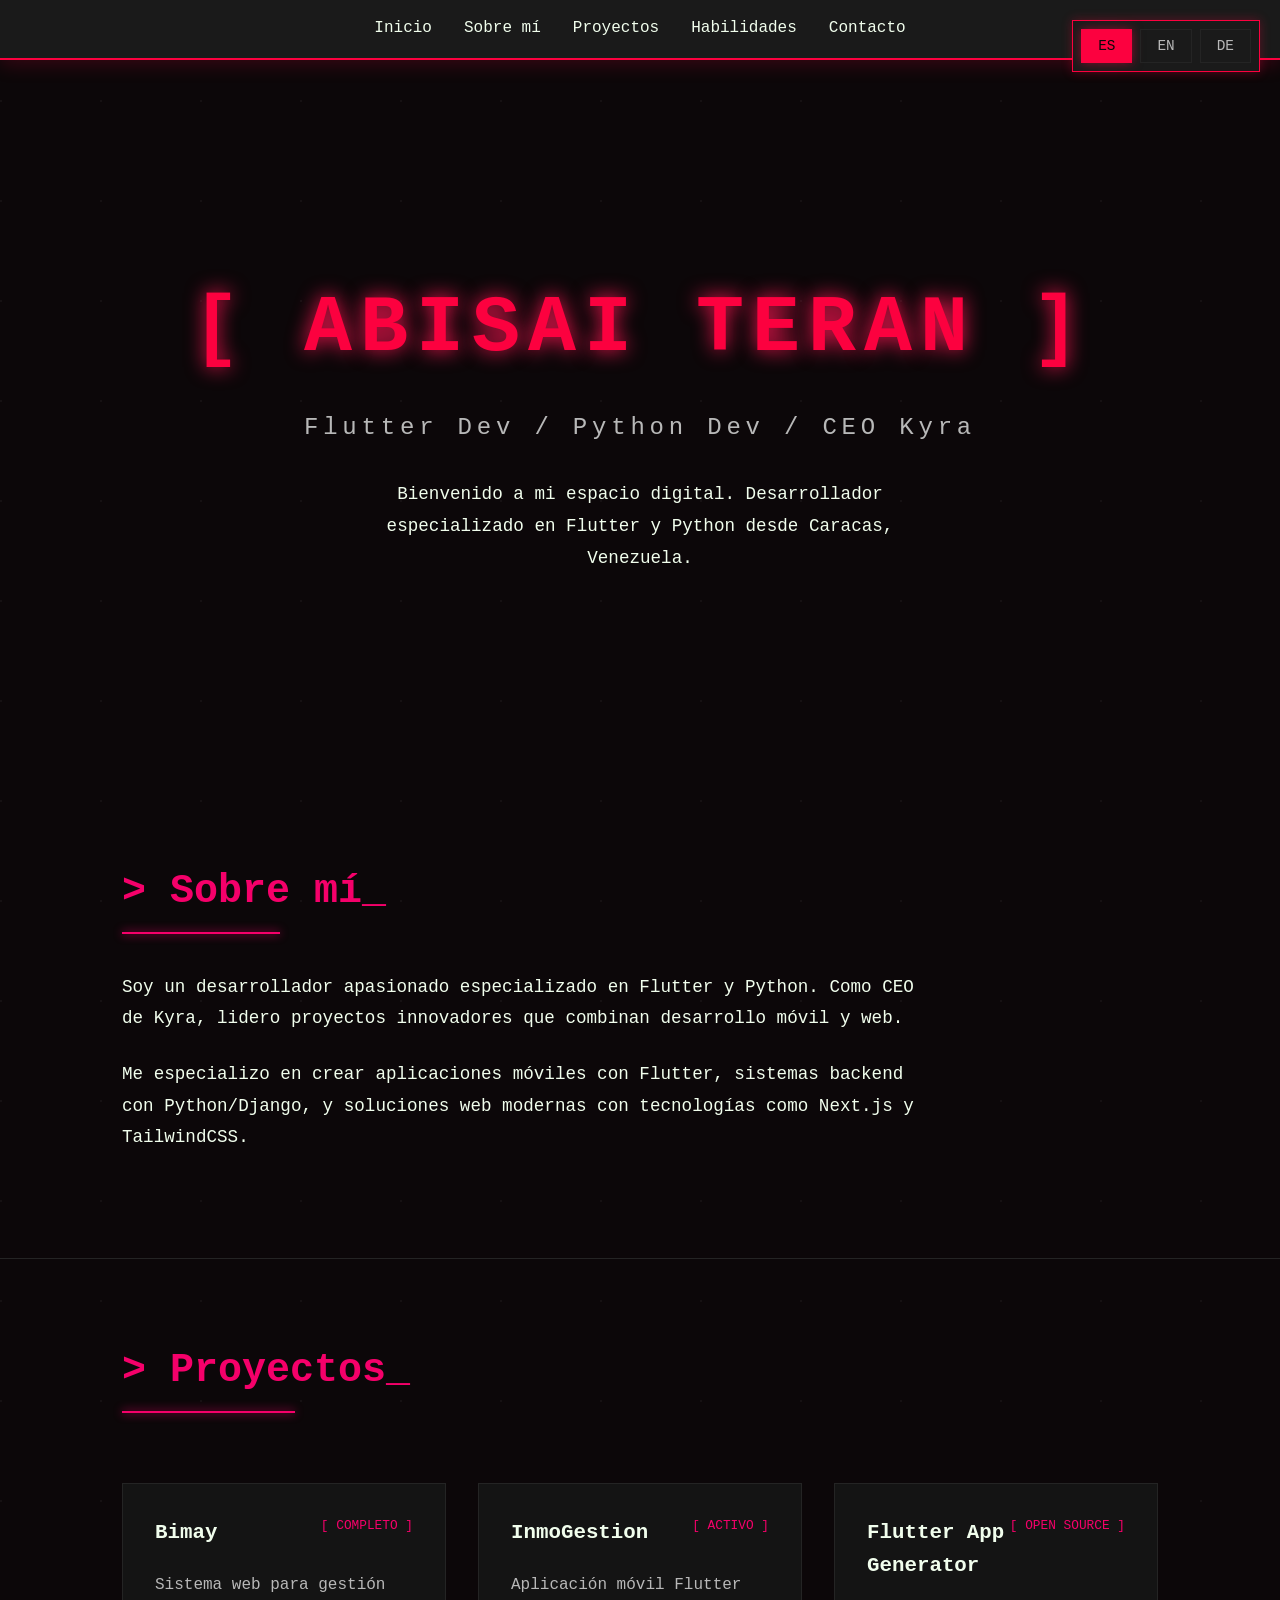
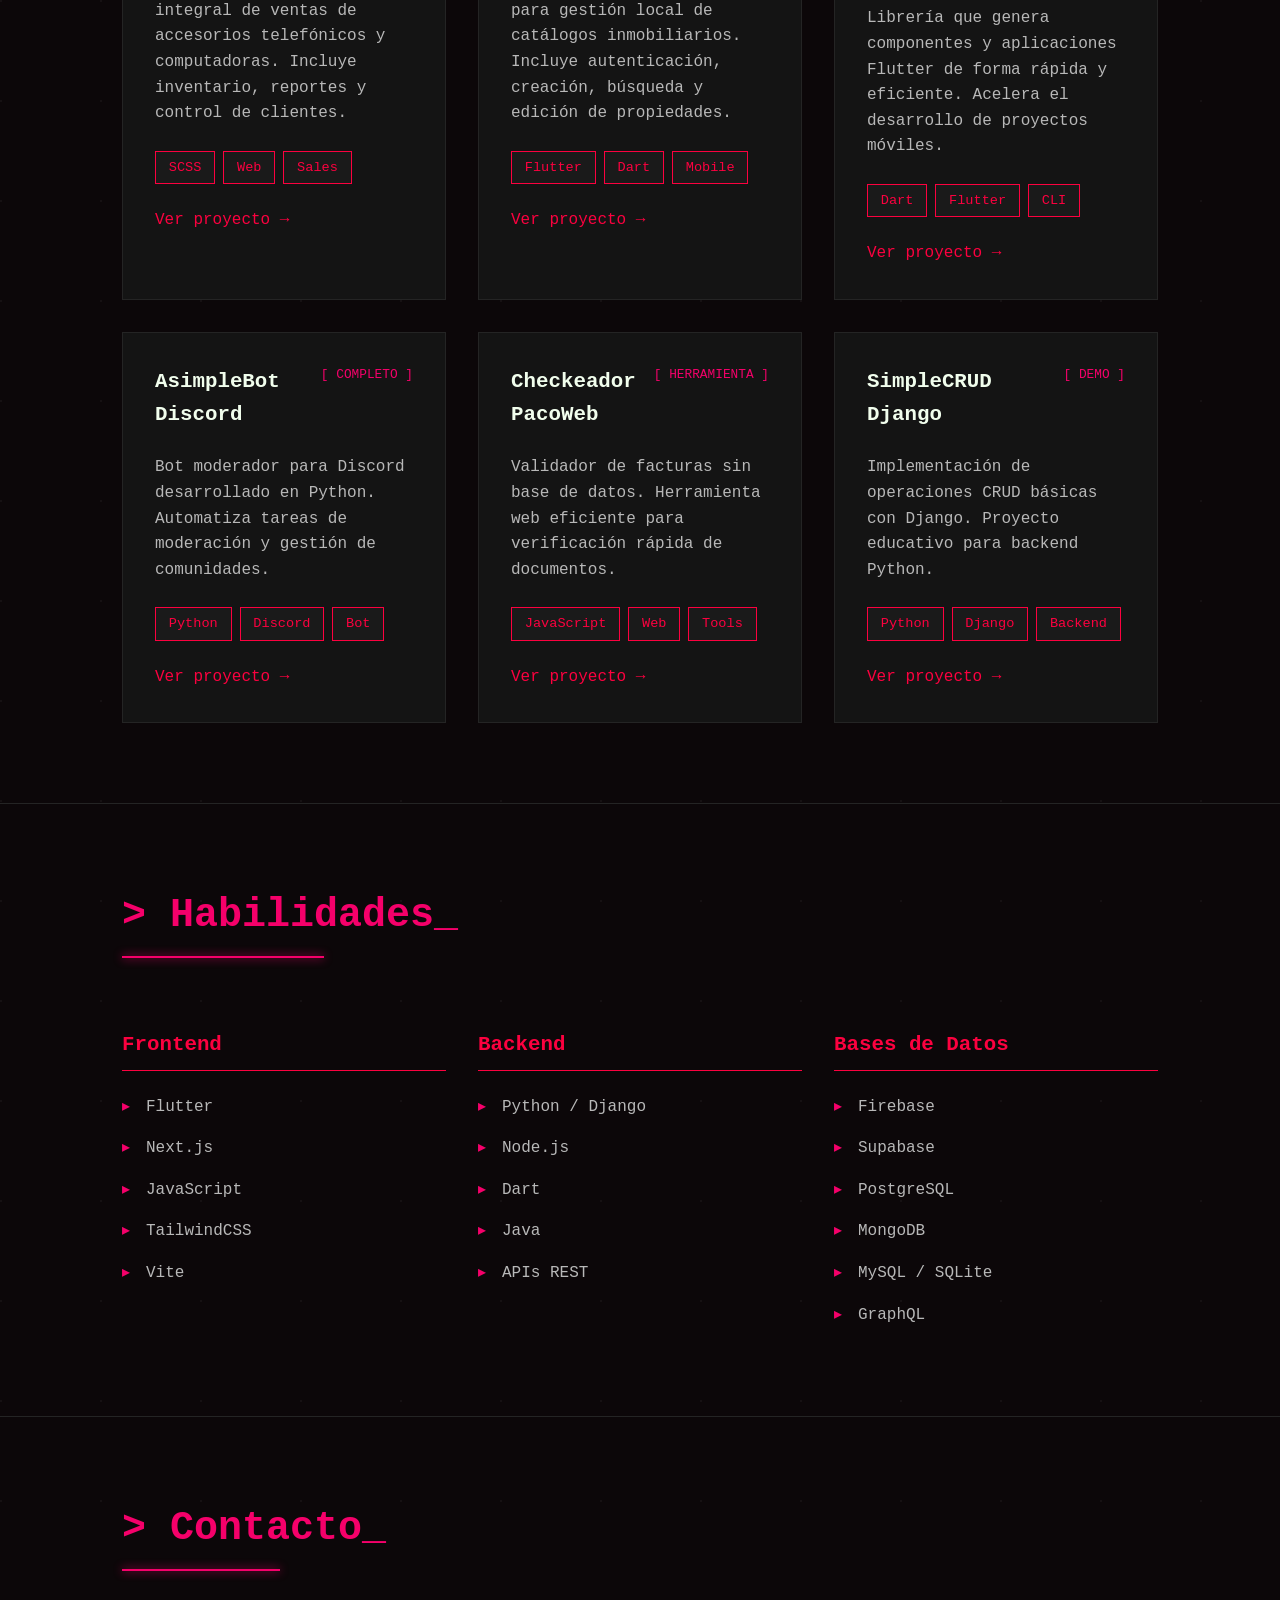
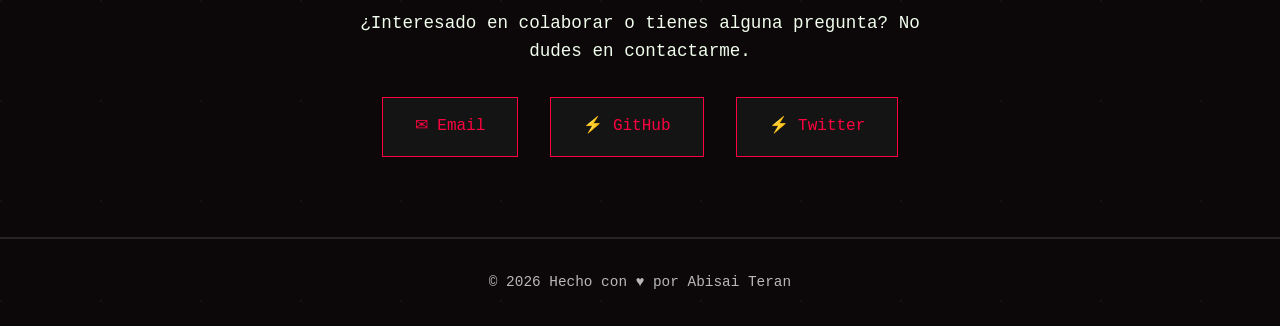
==== index.html @ 9fa046a1 "Initial commit: Portfolio cyberpunk con multiidioma - Diseño cyberpunk/retro con estética oscura y n" ====
<!DOCTYPE html>
<html lang="es">
<head>
    <meta charset="UTF-8">
    <meta name="viewport" content="width=device-width, initial-scale=1.0">
    <title data-i18n="page-title">Mi Portafolio</title>
    <link rel="stylesheet" href="css/styles.css">
</head>
<body>
    <!-- Selector de idioma -->
    <div class="lang-selector">
        <button class="lang-btn active" data-lang="es">ES</button>
        <button class="lang-btn" data-lang="en">EN</button>
        <button class="lang-btn" data-lang="de">DE</button>
    </div>

    <!-- Navegación -->
    <nav class="main-nav">
        <div class="nav-container">
            <a href="#home" class="nav-link" data-i18n="nav-home">Inicio</a>
            <a href="#about" class="nav-link" data-i18n="nav-about">Sobre mí</a>
            <a href="#projects" class="nav-link" data-i18n="nav-projects">Proyectos</a>
            <a href="#skills" class="nav-link" data-i18n="nav-skills">Habilidades</a>
            <a href="#contact" class="nav-link" data-i18n="nav-contact">Contacto</a>
        </div>
    </nav>

    <!-- Hero Section -->
    <section id="home" class="hero">
        <div class="container">
            <h1 class="glitch" data-text="[ ABISAI TERAN ]">[ ABISAI TERAN ]</h1>
            <p class="subtitle" data-i18n="hero-subtitle">Flutter Dev / Python Dev / CEO Kyra</p>
            <div class="hero-description">
                <p data-i18n="hero-description">
                    Bienvenido a mi espacio digital. Desarrollador especializado en Flutter y Python desde Caracas, Venezuela.
                </p>
            </div>
        </div>
    </section>

    <!-- About Section -->
    <section id="about" class="section">
        <div class="container">
            <h2 class="section-title" data-i18n="about-title">&gt; Sobre mí_</h2>
            <div class="about-content">
                <p data-i18n="about-text">
                    Soy un apasionado creador que combina tecnología y diseño para crear experiencias únicas.
                    Me especializo en desarrollo web, diseño de interfaces y proyectos creativos.
                </p>
                <p data-i18n="about-text-2">
                    Constantemente estoy aprendiendo nuevas tecnologías y expandiendo mis habilidades
                    para crear proyectos innovadores.
                </p>
            </div>
        </div>
    </section>

    <!-- Projects Section -->
    <section id="projects" class="section">
        <div class="container">
            <h2 class="section-title" data-i18n="projects-title">&gt; Proyectos_</h2>
            <div class="projects-grid">
                <!-- Proyecto 1 -->
                <div class="project-card">
                    <div class="project-header">
                        <h3 class="project-title" data-i18n="project-1-title">Bimay</h3>
                        <span class="project-status">[ COMPLETO ]</span>
                    </div>
                    <p class="project-description" data-i18n="project-1-desc">
                        Sistema web para gestión integral de ventas de accesorios telefónicos y computadoras. Incluye inventario, reportes y control de clientes.
                    </p>
                    <div class="project-tags">
                        <span class="tag">SCSS</span>
                        <span class="tag">Web</span>
                        <span class="tag">Sales</span>
                    </div>
                    <a href="https://github.com/Kijibatoj/Bimay" target="_blank" class="project-link" data-i18n="project-link">Ver proyecto →</a>
                </div>

                <!-- Proyecto 2 -->
                <div class="project-card">
                    <div class="project-header">
                        <h3 class="project-title" data-i18n="project-2-title">InmoGestion</h3>
                        <span class="project-status">[ ACTIVO ]</span>
                    </div>
                    <p class="project-description" data-i18n="project-2-desc">
                        Aplicación móvil Flutter para gestión local de catálogos inmobiliarios. Incluye autenticación, creación, búsqueda y edición de propiedades.
                    </p>
                    <div class="project-tags">
                        <span class="tag">Flutter</span>
                        <span class="tag">Dart</span>
                        <span class="tag">Mobile</span>
                    </div>
                    <a href="https://github.com/Kijibatoj/InmoGestion" target="_blank" class="project-link" data-i18n="project-link">Ver proyecto →</a>
                </div>

                <!-- Proyecto 3 -->
                <div class="project-card">
                    <div class="project-header">
                        <h3 class="project-title" data-i18n="project-3-title">Flutter App Generator</h3>
                        <span class="project-status">[ OPEN SOURCE ]</span>
                    </div>
                    <p class="project-description" data-i18n="project-3-desc">
                        Librería que genera componentes y aplicaciones Flutter de forma rápida y eficiente. Acelera el desarrollo de proyectos móviles.
                    </p>
                    <div class="project-tags">
                        <span class="tag">Dart</span>
                        <span class="tag">Flutter</span>
                        <span class="tag">CLI</span>
                    </div>
                    <a href="https://github.com/Kijibatoj/Flutter-app-generator" target="_blank" class="project-link" data-i18n="project-link">Ver proyecto →</a>
                </div>

                <!-- Proyecto 4 -->
                <div class="project-card">
                    <div class="project-header">
                        <h3 class="project-title">AsimpleBot Discord</h3>
                        <span class="project-status">[ COMPLETO ]</span>
                    </div>
                    <p class="project-description">
                        Bot moderador para Discord desarrollado en Python. Automatiza tareas de moderación y gestión de comunidades.
                    </p>
                    <div class="project-tags">
                        <span class="tag">Python</span>
                        <span class="tag">Discord</span>
                        <span class="tag">Bot</span>
                    </div>
                    <a href="https://github.com/Kijibatoj/AsimpleBot-Discord" target="_blank" class="project-link" data-i18n="project-link">Ver proyecto →</a>
                </div>

                <!-- Proyecto 5 -->
                <div class="project-card">
                    <div class="project-header">
                        <h3 class="project-title">Checkeador PacoWeb</h3>
                        <span class="project-status">[ HERRAMIENTA ]</span>
                    </div>
                    <p class="project-description">
                        Validador de facturas sin base de datos. Herramienta web eficiente para verificación rápida de documentos.
                    </p>
                    <div class="project-tags">
                        <span class="tag">JavaScript</span>
                        <span class="tag">Web</span>
                        <span class="tag">Tools</span>
                    </div>
                    <a href="https://github.com/Kijibatoj/Checkeador-Pacoweb" target="_blank" class="project-link" data-i18n="project-link">Ver proyecto →</a>
                </div>

                <!-- Proyecto 6 -->
                <div class="project-card">
                    <div class="project-header">
                        <h3 class="project-title">SimpleCRUD Django</h3>
                        <span class="project-status">[ DEMO ]</span>
                    </div>
                    <p class="project-description">
                        Implementación de operaciones CRUD básicas con Django. Proyecto educativo para backend Python.
                    </p>
                    <div class="project-tags">
                        <span class="tag">Python</span>
                        <span class="tag">Django</span>
                        <span class="tag">Backend</span>
                    </div>
                    <a href="https://github.com/Kijibatoj/SimpleCRUDdjango" target="_blank" class="project-link" data-i18n="project-link">Ver proyecto →</a>
                </div>
            </div>
        </div>
    </section>

    <!-- Skills Section -->
    <section id="skills" class="section">
        <div class="container">
            <h2 class="section-title" data-i18n="skills-title">&gt; Habilidades_</h2>
            <div class="skills-grid">
                <div class="skill-category">
                    <h3 data-i18n="skills-frontend">Frontend</h3>
                    <ul class="skill-list">
                        <li>Flutter</li>
                        <li>Next.js</li>
                        <li>JavaScript</li>
                        <li>TailwindCSS</li>
                        <li>Vite</li>
                    </ul>
                </div>
                <div class="skill-category">
                    <h3 data-i18n="skills-backend">Backend</h3>
                    <ul class="skill-list">
                        <li>Python / Django</li>
                        <li>Node.js</li>
                        <li>Dart</li>
                        <li>Java</li>
                        <li>APIs REST</li>
                    </ul>
                </div>
                <div class="skill-category">
                    <h3 data-i18n="skills-database">Bases de Datos</h3>
                    <ul class="skill-list">
                        <li>Firebase</li>
                        <li>Supabase</li>
                        <li>PostgreSQL</li>
                        <li>MongoDB</li>
                        <li>MySQL / SQLite</li>
                        <li>GraphQL</li>
                    </ul>
                </div>
            </div>
        </div>
    </section>

    <!-- Contact Section -->
    <section id="contact" class="section">
        <div class="container">
            <h2 class="section-title" data-i18n="contact-title">&gt; Contacto_</h2>
            <div class="contact-content">
                <p data-i18n="contact-text">
                    ¿Interesado en colaborar o tienes alguna pregunta? No dudes en contactarme.
                </p>
                <div class="contact-links">
                    <a href="mailto:abisai@kyra.dev" class="contact-link">
                        <span data-i18n="contact-email">✉ Email</span>
                    </a>
                    <a href="https://github.com/Kijibatoj" target="_blank" class="contact-link">
                        <span>⚡ GitHub</span>
                    </a>
                    <a href="https://twitter.com/kijibatoj" target="_blank" class="contact-link">
                        <span>⚡ Twitter</span>
                    </a>
                </div>
            </div>
        </div>
    </section>

    <!-- Footer -->
    <footer class="footer">
        <p>&copy; 2026 <span data-i18n="footer-text">Hecho con</span> ♥ <span data-i18n="footer-by">por</span> Abisai Teran</p>
    </footer>

    <script src="js/translations.js"></script>
    <script src="js/script.js"></script>
</body>
</html>
---- css/styles.css ----
/* === Variables === */
:root {
    --bg-primary: #0c0709;
    --bg-secondary: #1a1a1a;
    --text-primary: #f1feed;
    --text-secondary: #b8b8b8;
    --accent-neon: #fc013f;
    --accent-neon-glow: #ff1654;
    --accent-pink: #f5006a;
    --border-color: #242424;
    --card-bg: #141414;
}

/* === Reset y Base === */
* {
    margin: 0;
    padding: 0;
    box-sizing: border-box;
}

html {
    scroll-behavior: smooth;
}

body {
    font-family: 'Courier New', Courier, monospace;
    background-color: var(--bg-primary);
    color: var(--text-primary);
    line-height: 1.6;
    background-image: url('data:image/svg+xml,<svg width="100" height="100" xmlns="http://www.w3.org/2000/svg"><rect width="100" height="100" fill="%230c0709"/><circle cx="1" cy="1" r="1" fill="%23ffffff" opacity="0.05"/></svg>');
    background-repeat: repeat;
}

.container {
    max-width: 1100px;
    margin: 0 auto;
    padding: 0 2rem;
}

/* === Selector de Idioma === */
.lang-selector {
    position: fixed;
    top: 20px;
    right: 20px;
    z-index: 1000;
    display: flex;
    gap: 0.5rem;
    background: var(--bg-secondary);
    padding: 0.5rem;
    border: 1px solid var(--accent-neon);
    box-shadow: 0 0 10px rgba(252, 1, 63, 0.3);
}

.lang-btn {
    background: transparent;
    border: 1px solid var(--border-color);
    color: var(--text-secondary);
    padding: 0.5rem 1rem;
    cursor: pointer;
    font-family: 'Courier New', Courier, monospace;
    font-size: 0.9rem;
    transition: all 0.3s ease;
}

.lang-btn:hover {
    border-color: var(--accent-neon);
    color: var(--accent-neon);
}

.lang-btn.active {
    background: var(--accent-neon);
    color: var(--bg-primary);
    border-color: var(--accent-neon);
    box-shadow: 0 0 10px rgba(252, 1, 63, 0.5);
}

/* === Navegación === */
.main-nav {
    background: var(--bg-secondary);
    border-bottom: 2px solid var(--accent-neon);
    padding: 1rem 0;
    position: sticky;
    top: 0;
    z-index: 999;
    box-shadow: 0 4px 20px rgba(252, 1, 63, 0.2);
    transition: transform 0.3s ease-in-out;
    will-change: transform;
}

.nav-container {
    max-width: 1100px;
    margin: 0 auto;
    padding: 0 2rem;
    display: flex;
    gap: 2rem;
    justify-content: center;
    flex-wrap: wrap;
}

.nav-link {
    color: var(--text-primary);
    text-decoration: none;
    font-size: 1rem;
    transition: all 0.3s ease;
    position: relative;
}

.nav-link:hover {
    color: var(--accent-neon);
    text-shadow: 0 0 10px var(--accent-neon-glow);
}

.nav-link::after {
    content: '';
    position: absolute;
    bottom: -5px;
    left: 0;
    width: 0;
    height: 2px;
    background: var(--accent-neon);
    transition: width 0.3s ease;
}

.nav-link:hover::after {
    width: 100%;
}

/* === Hero Section === */
.hero {
    min-height: 80vh;
    display: flex;
    align-items: center;
    justify-content: center;
    text-align: center;
    padding: 4rem 0;
    position: relative;
}

.hero h1 {
    font-size: clamp(2rem, 8vw, 5rem);
    margin-bottom: 1rem;
    color: var(--accent-neon);
    text-shadow: 0 0 20px var(--accent-neon-glow);
    font-family: 'Courier New', Courier, monospace;
    letter-spacing: 0.1em;
}

.glitch {
    position: relative;
    animation: glitch 3s infinite;
}

@keyframes glitch {
    0%, 100% {
        text-shadow: 0 0 20px var(--accent-neon-glow);
    }
    25% {
        text-shadow: -2px 0 var(--accent-neon), 2px 2px #00ff00;
    }
    50% {
        text-shadow: 2px 0 var(--accent-neon), -2px -2px #00ffff;
    }
    75% {
        text-shadow: -2px 0 #ff00ff, 2px 2px var(--accent-neon);
    }
}

.subtitle {
    font-size: clamp(1rem, 3vw, 1.5rem);
    color: var(--text-secondary);
    margin-bottom: 2rem;
    letter-spacing: 0.2em;
}

.hero-description {
    max-width: 600px;
    margin: 0 auto;
    font-size: 1.1rem;
    line-height: 1.8;
}

/* === Secciones === */
.section {
    padding: 5rem 0;
    border-bottom: 1px solid var(--border-color);
}

.section-title {
    font-size: clamp(1.8rem, 4vw, 2.5rem);
    color: var(--accent-pink);
    margin-bottom: 3rem;
    position: relative;
    display: inline-block;
}

.section-title::before {
    content: '';
    position: absolute;
    bottom: -10px;
    left: 0;
    width: 60%;
    height: 2px;
    background: var(--accent-pink);
    box-shadow: 0 0 10px var(--accent-pink);
}

/* === About Section === */
.about-content {
    max-width: 800px;
    font-size: 1.1rem;
    line-height: 1.8;
}

.about-content p {
    margin-bottom: 1.5rem;
}

/* === Projects Grid === */
.projects-grid {
    display: grid;
    grid-template-columns: repeat(auto-fit, minmax(300px, 1fr));
    gap: 2rem;
    margin-top: 2rem;
}

.project-card {
    background: var(--card-bg);
    border: 1px solid var(--border-color);
    padding: 2rem;
    transition: all 0.3s ease;
    position: relative;
}

.project-card::before {
    content: '';
    position: absolute;
    top: 0;
    left: 0;
    width: 100%;
    height: 3px;
    background: linear-gradient(90deg, var(--accent-neon), var(--accent-pink));
    opacity: 0;
    transition: opacity 0.3s ease;
}

.project-card:hover {
    border-color: var(--accent-neon);
    box-shadow: 0 0 20px rgba(252, 1, 63, 0.3);
    transform: translateY(-5px);
}

.project-card:hover::before {
    opacity: 1;
}

.project-header {
    display: flex;
    justify-content: space-between;
    align-items: start;
    margin-bottom: 1rem;
}

.project-title {
    font-size: 1.3rem;
    color: var(--text-primary);
    margin-bottom: 0.5rem;
}

.project-status {
    font-size: 0.8rem;
    color: var(--accent-pink);
    white-space: nowrap;
}

.project-description {
    color: var(--text-secondary);
    margin-bottom: 1.5rem;
    line-height: 1.6;
}

.project-tags {
    display: flex;
    gap: 0.5rem;
    flex-wrap: wrap;
    margin-bottom: 1.5rem;
}

.tag {
    background: var(--bg-secondary);
    color: var(--accent-neon);
    padding: 0.3rem 0.8rem;
    font-size: 0.85rem;
    border: 1px solid var(--accent-neon);
}

.project-link {
    color: var(--accent-neon);
    text-decoration: none;
    display: inline-block;
    transition: all 0.3s ease;
}

.project-link:hover {
    color: var(--accent-pink);
    text-shadow: 0 0 10px var(--accent-pink);
    transform: translateX(5px);
}

/* === Skills Section === */
.skills-grid {
    display: grid;
    grid-template-columns: repeat(auto-fit, minmax(250px, 1fr));
    gap: 2rem;
    margin-top: 2rem;
}

.skill-category h3 {
    color: var(--accent-neon);
    font-size: 1.3rem;
    margin-bottom: 1rem;
    border-bottom: 1px solid var(--accent-neon);
    padding-bottom: 0.5rem;
}

.skill-list {
    list-style: none;
    padding-left: 0;
}

.skill-list li {
    padding: 0.5rem 0;
    color: var(--text-secondary);
    position: relative;
    padding-left: 1.5rem;
}

.skill-list li::before {
    content: '▸';
    position: absolute;
    left: 0;
    color: var(--accent-pink);
}

/* === Contact Section === */
.contact-content {
    max-width: 600px;
    text-align: center;
    margin: 0 auto;
}

.contact-content p {
    font-size: 1.1rem;
    margin-bottom: 2rem;
}

.contact-links {
    display: flex;
    gap: 2rem;
    justify-content: center;
    flex-wrap: wrap;
}

.contact-link {
    background: var(--card-bg);
    color: var(--accent-neon);
    padding: 1rem 2rem;
    text-decoration: none;
    border: 1px solid var(--accent-neon);
    transition: all 0.3s ease;
    display: inline-block;
}

.contact-link:hover {
    background: var(--accent-neon);
    color: var(--bg-primary);
    box-shadow: 0 0 20px rgba(252, 1, 63, 0.5);
    transform: scale(1.05);
}

/* === Footer === */
.footer {
    text-align: center;
    padding: 2rem 0;
    color: var(--text-secondary);
    font-size: 0.9rem;
    border-top: 1px solid var(--border-color);
}

/* === Responsive === */
@media (max-width: 768px) {
    .lang-selector {
        top: 10px;
        right: 10px;
        padding: 0.3rem;
    }

    .lang-btn {
        padding: 0.4rem 0.8rem;
        font-size: 0.8rem;
    }

    .nav-container {
        gap: 1rem;
    }

    .section {
        padding: 3rem 0;
    }

    .projects-grid,
    .skills-grid {
        grid-template-columns: 1fr;
    }

    .contact-links {
        flex-direction: column;
        gap: 1rem;
    }
}

/* === Animaciones adicionales === */
@keyframes fadeInUp {
    from {
        opacity: 0;
        transform: translateY(30px);
    }
    to {
        opacity: 1;
        transform: translateY(0);
    }
}

.section {
    animation: fadeInUp 0.8s ease;
}
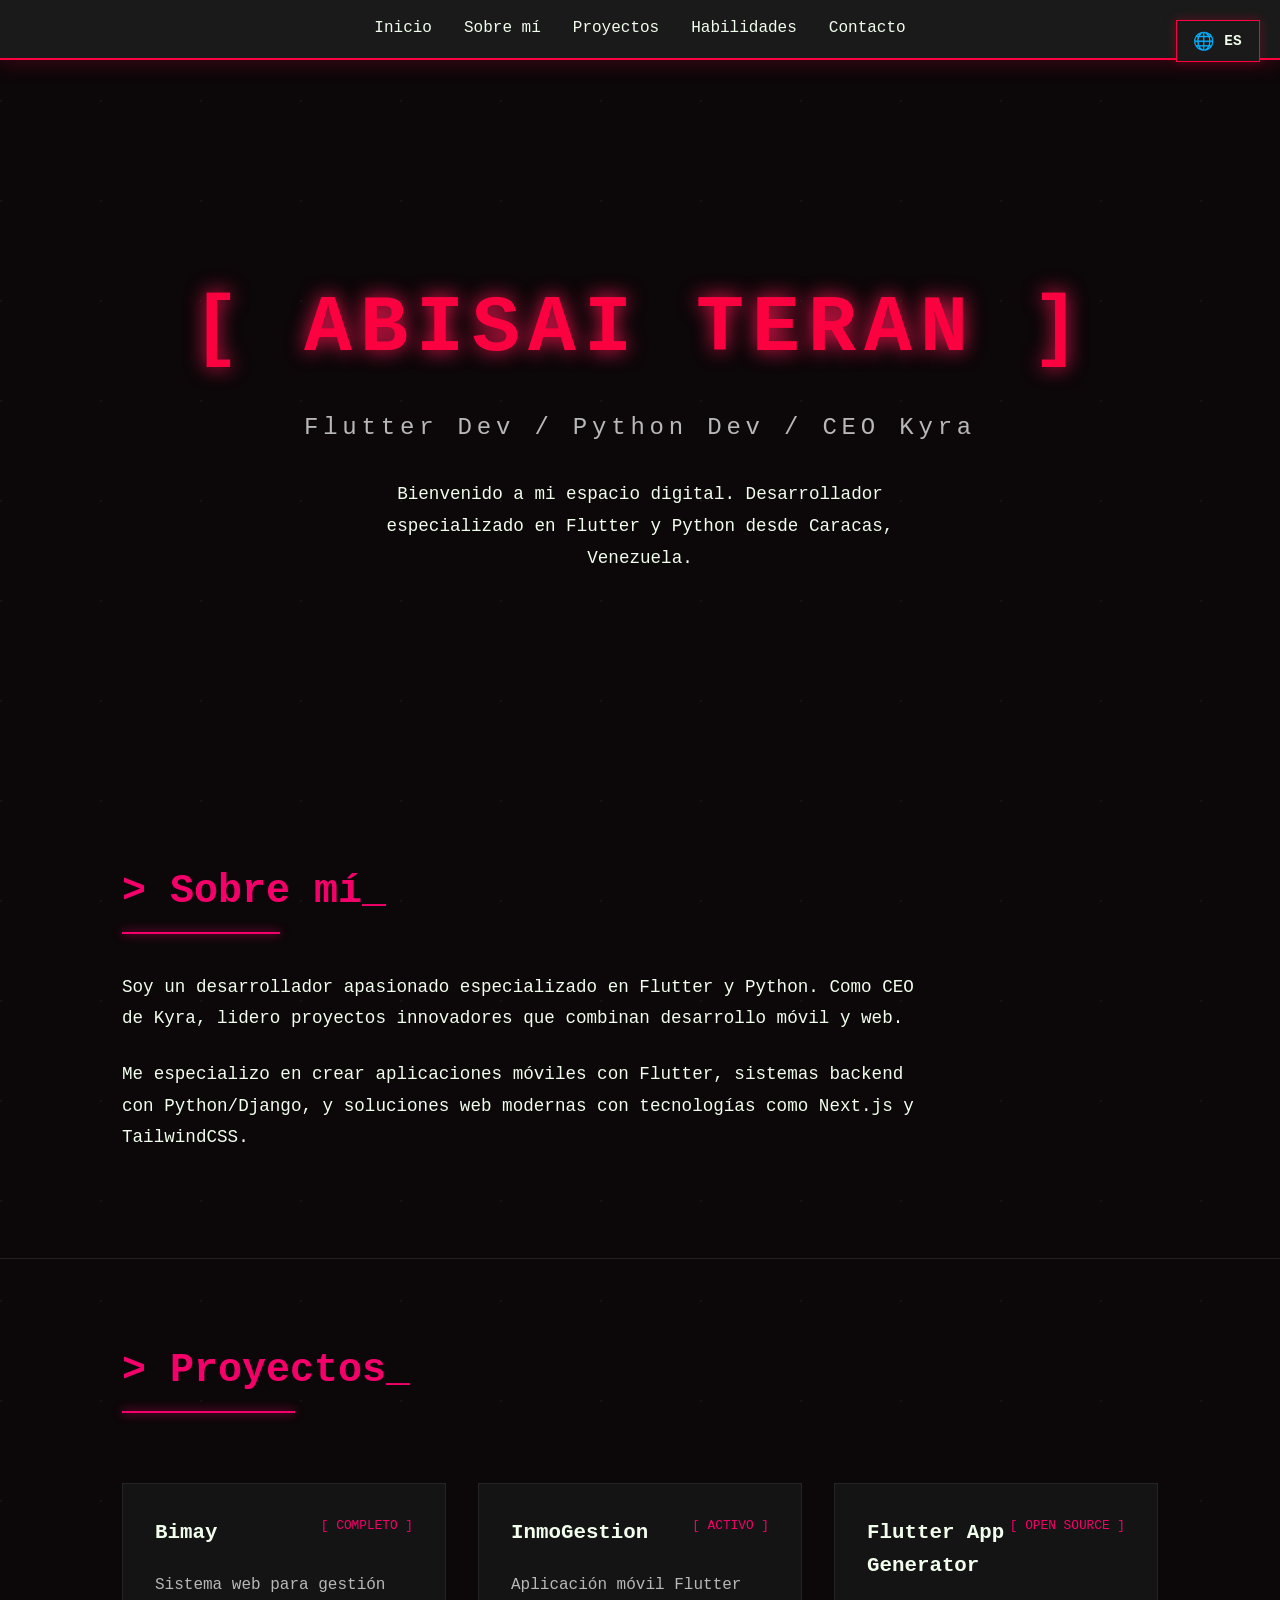
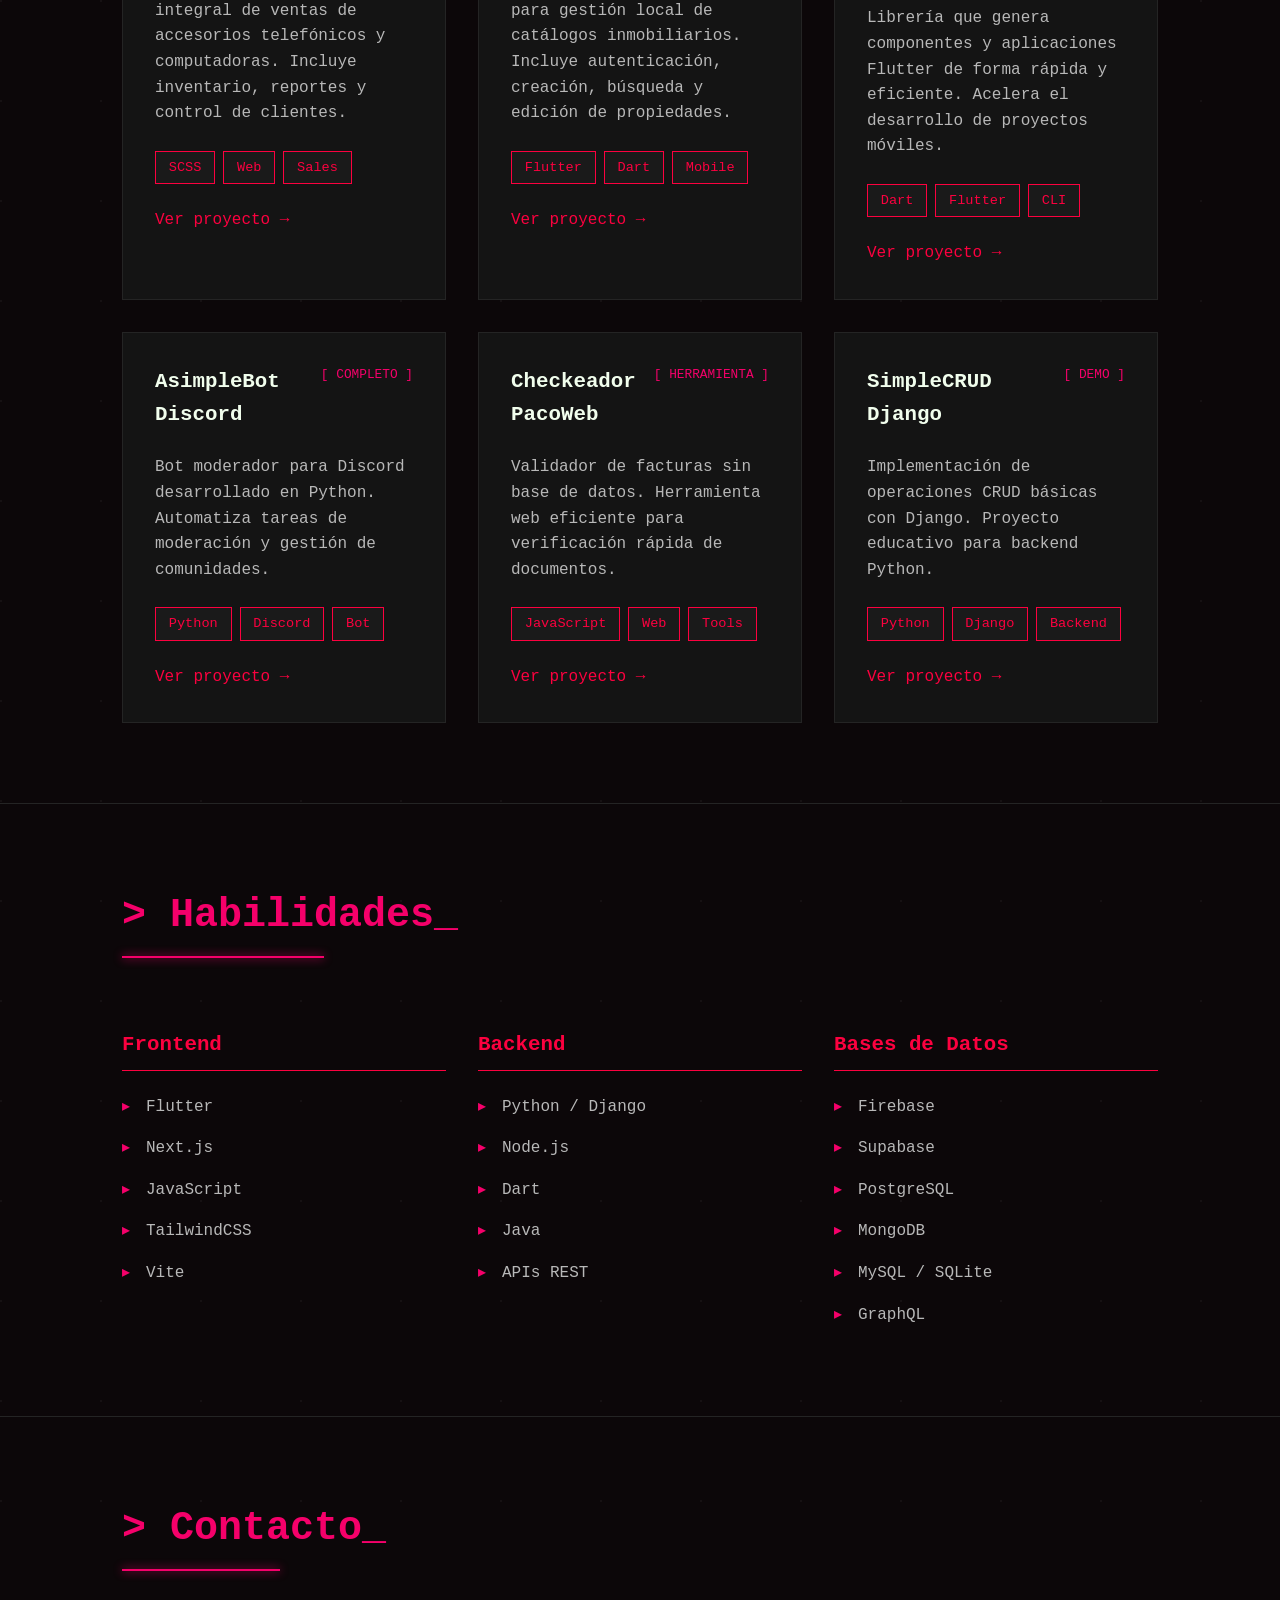
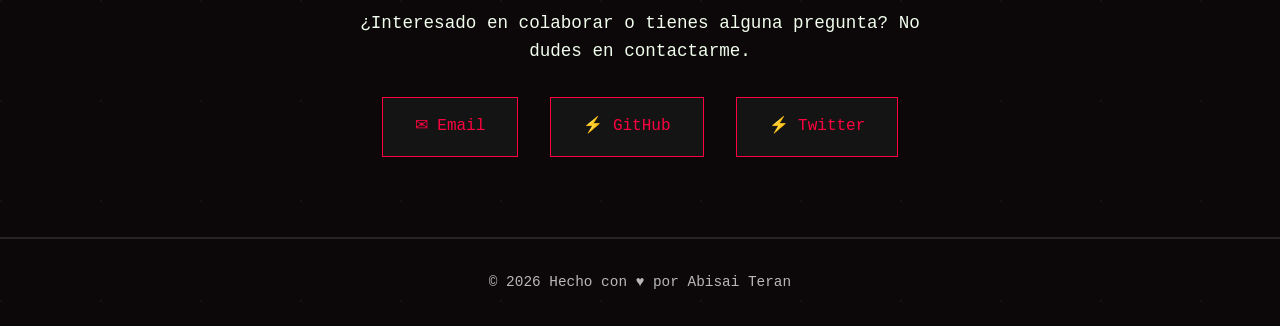
==== commit 9e9fb1f3: "Mejoras de UX y responsive - Selector de idiomas como dropdown (no molesta la vista) - Responsive me" ====
--- a/index.html
+++ b/index.html
@@ -4,14 +4,21 @@
     <meta charset="UTF-8">
     <meta name="viewport" content="width=device-width, initial-scale=1.0">
     <title data-i18n="page-title">Mi Portafolio</title>
+    <link rel="icon" href="assets/DIEBESSERE.png" type="image/x-icon">
     <link rel="stylesheet" href="css/styles.css">
 </head>
 <body>
     <!-- Selector de idioma -->
     <div class="lang-selector">
-        <button class="lang-btn active" data-lang="es">ES</button>
-        <button class="lang-btn" data-lang="en">EN</button>
-        <button class="lang-btn" data-lang="de">DE</button>
+        <button class="lang-toggle" id="langToggle">
+            <span class="lang-icon">🌐</span>
+            <span class="current-lang">ES</span>
+        </button>
+        <div class="lang-dropdown" id="langDropdown">
+            <button class="lang-option active" data-lang="es">🇪🇸 Español</button>
+            <button class="lang-option" data-lang="en">🇬🇧 English</button>
+            <button class="lang-option" data-lang="de">🇩🇪 Deutsch</button>
+        </div>
     </div>
 
     <!-- Navegación -->
--- a/css/styles.css
+++ b/css/styles.css
@@ -43,35 +43,87 @@
     top: 20px;
     right: 20px;
     z-index: 1000;
-    display: flex;
-    gap: 0.5rem;
+}
+
+.lang-toggle {
     background: var(--bg-secondary);
-    padding: 0.5rem;
     border: 1px solid var(--accent-neon);
-    box-shadow: 0 0 10px rgba(252, 1, 63, 0.3);
-}
-
-.lang-btn {
-    background: transparent;
-    border: 1px solid var(--border-color);
-    color: var(--text-secondary);
-    padding: 0.5rem 1rem;
+    color: var(--text-primary);
+    padding: 0.6rem 1rem;
     cursor: pointer;
     font-family: 'Courier New', Courier, monospace;
     font-size: 0.9rem;
-    transition: all 0.3s ease;
-}
-
-.lang-btn:hover {
-    border-color: var(--accent-neon);
-    color: var(--accent-neon);
-}
-
-.lang-btn.active {
+    display: flex;
+    align-items: center;
+    gap: 0.5rem;
+    box-shadow: 0 0 10px rgba(252, 1, 63, 0.3);
+    transition: all 0.3s ease;
+}
+
+.lang-toggle:hover {
     background: var(--accent-neon);
     color: var(--bg-primary);
-    border-color: var(--accent-neon);
-    box-shadow: 0 0 10px rgba(252, 1, 63, 0.5);
+    box-shadow: 0 0 15px rgba(252, 1, 63, 0.5);
+}
+
+.lang-icon {
+    font-size: 1.2em;
+}
+
+.current-lang {
+    font-weight: 600;
+    min-width: 20px;
+}
+
+.lang-dropdown {
+    position: absolute;
+    top: calc(100% + 10px);
+    right: 0;
+    background: var(--bg-secondary);
+    border: 1px solid var(--accent-neon);
+    box-shadow: 0 0 20px rgba(252, 1, 63, 0.4);
+    min-width: 150px;
+    opacity: 0;
+    visibility: hidden;
+    transform: translateY(-10px);
+    transition: all 0.3s ease;
+}
+
+.lang-dropdown.show {
+    opacity: 1;
+    visibility: visible;
+    transform: translateY(0);
+}
+
+.lang-option {
+    width: 100%;
+    background: transparent;
+    border: none;
+    border-bottom: 1px solid var(--border-color);
+    color: var(--text-secondary);
+    padding: 0.7rem 1rem;
+    cursor: pointer;
+    font-family: 'Courier New', Courier, monospace;
+    font-size: 0.9rem;
+    text-align: left;
+    transition: all 0.3s ease;
+    display: flex;
+    align-items: center;
+    gap: 0.5rem;
+}
+
+.lang-option:last-child {
+    border-bottom: none;
+}
+
+.lang-option:hover {
+    background: rgba(252, 1, 63, 0.1);
+    color: var(--accent-neon);
+}
+
+.lang-option.active {
+    background: var(--accent-neon);
+    color: var(--bg-primary);
 }
 
 /* === Navegación === */
@@ -388,33 +440,111 @@
 
 /* === Responsive === */
 @media (max-width: 768px) {
+    .container {
+        padding: 0 1rem;
+    }
+
     .lang-selector {
         top: 10px;
         right: 10px;
-        padding: 0.3rem;
-    }
-
-    .lang-btn {
-        padding: 0.4rem 0.8rem;
-        font-size: 0.8rem;
+    }
+
+    .lang-toggle {
+        padding: 0.5rem 0.8rem;
+        font-size: 0.85rem;
+    }
+
+    .lang-dropdown {
+        min-width: 140px;
+    }
+
+    .lang-option {
+        padding: 0.6rem 0.8rem;
+        font-size: 0.85rem;
     }
 
     .nav-container {
-        gap: 1rem;
+        gap: 0.8rem;
+        padding: 0 1rem;
+    }
+
+    .nav-link {
+        font-size: 0.9rem;
+    }
+
+    .hero {
+        min-height: 70vh;
+        padding: 3rem 0;
+    }
+
+    .hero h1 {
+        font-size: clamp(1.8rem, 6vw, 3rem);
+    }
+
+    .subtitle {
+        font-size: clamp(0.9rem, 2.5vw, 1.2rem);
+    }
+
+    .hero-description {
+        font-size: 1rem;
     }
 
     .section {
         padding: 3rem 0;
+    }
+
+    .section-title {
+        font-size: clamp(1.5rem, 3.5vw, 2rem);
     }
 
     .projects-grid,
     .skills-grid {
         grid-template-columns: 1fr;
+        gap: 1.5rem;
+    }
+
+    .project-card {
+        padding: 1.5rem;
+    }
+
+    .project-header {
+        flex-direction: column;
+        gap: 0.5rem;
+        align-items: flex-start;
+    }
+
+    .project-status {
+        align-self: flex-start;
     }
 
     .contact-links {
         flex-direction: column;
         gap: 1rem;
+    }
+
+    .contact-link {
+        width: 100%;
+        text-align: center;
+    }
+}
+
+@media (max-width: 480px) {
+    .hero {
+        min-height: 60vh;
+    }
+
+    .nav-container {
+        gap: 0.5rem;
+        font-size: 0.85rem;
+    }
+
+    .project-card {
+        padding: 1rem;
+    }
+
+    .tag {
+        font-size: 0.75rem;
+        padding: 0.25rem 0.6rem;
     }
 }
 
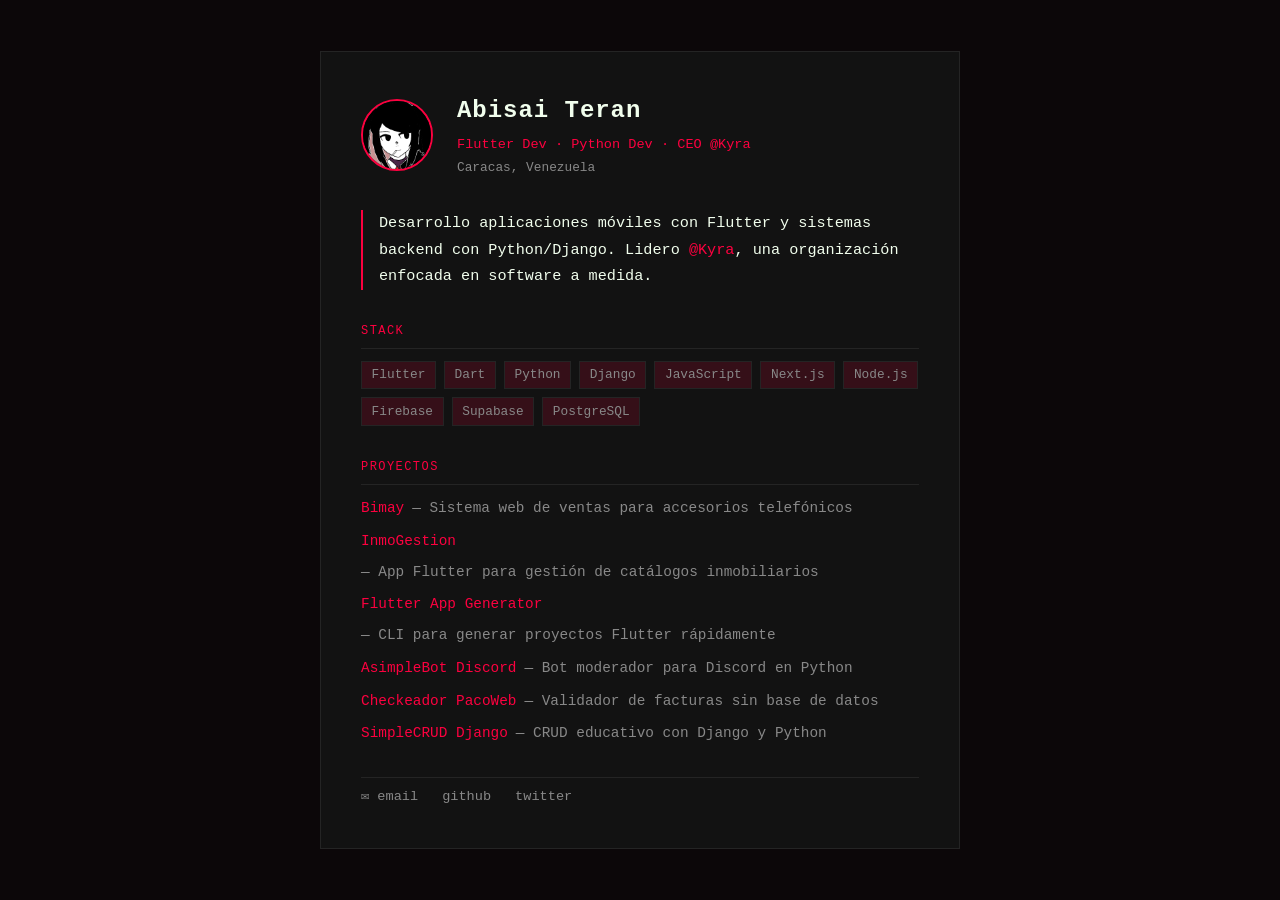
==== commit 5818c732: "Fix a general design" ====
--- a/index.html
+++ b/index.html
@@ -3,244 +3,79 @@
 <head>
     <meta charset="UTF-8">
     <meta name="viewport" content="width=device-width, initial-scale=1.0">
-    <title data-i18n="page-title">Mi Portafolio</title>
+    <title>Abisai Teran</title>
     <link rel="icon" href="assets/DIEBESSERE.png" type="image/x-icon">
     <link rel="stylesheet" href="css/styles.css">
 </head>
 <body>
-    <!-- Selector de idioma -->
-    <div class="lang-selector">
-        <button class="lang-toggle" id="langToggle">
-            <span class="lang-icon">🌐</span>
-            <span class="current-lang">ES</span>
-        </button>
-        <div class="lang-dropdown" id="langDropdown">
-            <button class="lang-option active" data-lang="es">🇪🇸 Español</button>
-            <button class="lang-option" data-lang="en">🇬🇧 English</button>
-            <button class="lang-option" data-lang="de">🇩🇪 Deutsch</button>
-        </div>
-    </div>
+    <main class="card">
 
-    <!-- Navegación -->
-    <nav class="main-nav">
-        <div class="nav-container">
-            <a href="#home" class="nav-link" data-i18n="nav-home">Inicio</a>
-            <a href="#about" class="nav-link" data-i18n="nav-about">Sobre mí</a>
-            <a href="#projects" class="nav-link" data-i18n="nav-projects">Proyectos</a>
-            <a href="#skills" class="nav-link" data-i18n="nav-skills">Habilidades</a>
-            <a href="#contact" class="nav-link" data-i18n="nav-contact">Contacto</a>
-        </div>
-    </nav>
+        <header class="card-header">
+            <img src="assets/DIEBESSERE.png" alt="Abisai Teran" class="avatar">
+            <div>
+                <h1>Abisai Teran</h1>
+                <p class="role">Flutter Dev · Python Dev · CEO @Kyra</p>
+                <p class="location">Caracas, Venezuela</p>
+            </div>
+        </header>
 
-    <!-- Hero Section -->
-    <section id="home" class="hero">
-        <div class="container">
-            <h1 class="glitch" data-text="[ ABISAI TERAN ]">[ ABISAI TERAN ]</h1>
-            <p class="subtitle" data-i18n="hero-subtitle">Flutter Dev / Python Dev / CEO Kyra</p>
-            <div class="hero-description">
-                <p data-i18n="hero-description">
-                    Bienvenido a mi espacio digital. Desarrollador especializado en Flutter y Python desde Caracas, Venezuela.
-                </p>
+        <p class="about">
+            Desarrollo aplicaciones móviles con Flutter y sistemas backend con Python/Django.
+            Lidero <a href="https://github.com/Kyragod" target="_blank">@Kyra</a>, una organización enfocada en software a medida.
+        </p>
+
+        <section class="block">
+            <span class="label">stack</span>
+            <div class="tags">
+                <span>Flutter</span>
+                <span>Dart</span>
+                <span>Python</span>
+                <span>Django</span>
+                <span>JavaScript</span>
+                <span>Next.js</span>
+                <span>Node.js</span>
+                <span>Firebase</span>
+                <span>Supabase</span>
+                <span>PostgreSQL</span>
             </div>
-        </div>
-    </section>
+        </section>
 
-    <!-- About Section -->
-    <section id="about" class="section">
-        <div class="container">
-            <h2 class="section-title" data-i18n="about-title">&gt; Sobre mí_</h2>
-            <div class="about-content">
-                <p data-i18n="about-text">
-                    Soy un apasionado creador que combina tecnología y diseño para crear experiencias únicas.
-                    Me especializo en desarrollo web, diseño de interfaces y proyectos creativos.
-                </p>
-                <p data-i18n="about-text-2">
-                    Constantemente estoy aprendiendo nuevas tecnologías y expandiendo mis habilidades
-                    para crear proyectos innovadores.
-                </p>
-            </div>
-        </div>
-    </section>
+        <section class="block">
+            <span class="label">proyectos</span>
+            <ul class="projects">
+                <li>
+                    <a href="https://github.com/Kijibatoj/Bimay" target="_blank">Bimay</a>
+                    <span>— Sistema web de ventas para accesorios telefónicos</span>
+                </li>
+                <li>
+                    <a href="https://github.com/Kijibatoj/InmoGestion" target="_blank">InmoGestion</a>
+                    <span>— App Flutter para gestión de catálogos inmobiliarios</span>
+                </li>
+                <li>
+                    <a href="https://github.com/Kijibatoj/Flutter-app-generator" target="_blank">Flutter App Generator</a>
+                    <span>— CLI para generar proyectos Flutter rápidamente</span>
+                </li>
+                <li>
+                    <a href="https://github.com/Kijibatoj/AsimpleBot-Discord" target="_blank">AsimpleBot Discord</a>
+                    <span>— Bot moderador para Discord en Python</span>
+                </li>
+                <li>
+                    <a href="https://github.com/Kijibatoj/Checkeador-Pacoweb" target="_blank">Checkeador PacoWeb</a>
+                    <span>— Validador de facturas sin base de datos</span>
+                </li>
+                <li>
+                    <a href="https://github.com/Kijibatoj/SimpleCRUDdjango" target="_blank">SimpleCRUD Django</a>
+                    <span>— CRUD educativo con Django y Python</span>
+                </li>
+            </ul>
+        </section>
 
-    <!-- Projects Section -->
-    <section id="projects" class="section">
-        <div class="container">
-            <h2 class="section-title" data-i18n="projects-title">&gt; Proyectos_</h2>
-            <div class="projects-grid">
-                <!-- Proyecto 1 -->
-                <div class="project-card">
-                    <div class="project-header">
-                        <h3 class="project-title" data-i18n="project-1-title">Bimay</h3>
-                        <span class="project-status">[ COMPLETO ]</span>
-                    </div>
-                    <p class="project-description" data-i18n="project-1-desc">
-                        Sistema web para gestión integral de ventas de accesorios telefónicos y computadoras. Incluye inventario, reportes y control de clientes.
-                    </p>
-                    <div class="project-tags">
-                        <span class="tag">SCSS</span>
-                        <span class="tag">Web</span>
-                        <span class="tag">Sales</span>
-                    </div>
-                    <a href="https://github.com/Kijibatoj/Bimay" target="_blank" class="project-link" data-i18n="project-link">Ver proyecto →</a>
-                </div>
+        <footer class="card-footer">
+            <a href="mailto:teranabisai471@gmail.com">✉ email</a>
+            <a href="https://github.com/Kijibatoj" target="_blank">github</a>
+            <a href="https://twitter.com/kijibatoj" target="_blank">twitter</a>
+        </footer>
 
-                <!-- Proyecto 2 -->
-                <div class="project-card">
-                    <div class="project-header">
-                        <h3 class="project-title" data-i18n="project-2-title">InmoGestion</h3>
-                        <span class="project-status">[ ACTIVO ]</span>
-                    </div>
-                    <p class="project-description" data-i18n="project-2-desc">
-                        Aplicación móvil Flutter para gestión local de catálogos inmobiliarios. Incluye autenticación, creación, búsqueda y edición de propiedades.
-                    </p>
-                    <div class="project-tags">
-                        <span class="tag">Flutter</span>
-                        <span class="tag">Dart</span>
-                        <span class="tag">Mobile</span>
-                    </div>
-                    <a href="https://github.com/Kijibatoj/InmoGestion" target="_blank" class="project-link" data-i18n="project-link">Ver proyecto →</a>
-                </div>
-
-                <!-- Proyecto 3 -->
-                <div class="project-card">
-                    <div class="project-header">
-                        <h3 class="project-title" data-i18n="project-3-title">Flutter App Generator</h3>
-                        <span class="project-status">[ OPEN SOURCE ]</span>
-                    </div>
-                    <p class="project-description" data-i18n="project-3-desc">
-                        Librería que genera componentes y aplicaciones Flutter de forma rápida y eficiente. Acelera el desarrollo de proyectos móviles.
-                    </p>
-                    <div class="project-tags">
-                        <span class="tag">Dart</span>
-                        <span class="tag">Flutter</span>
-                        <span class="tag">CLI</span>
-                    </div>
-                    <a href="https://github.com/Kijibatoj/Flutter-app-generator" target="_blank" class="project-link" data-i18n="project-link">Ver proyecto →</a>
-                </div>
-
-                <!-- Proyecto 4 -->
-                <div class="project-card">
-                    <div class="project-header">
-                        <h3 class="project-title">AsimpleBot Discord</h3>
-                        <span class="project-status">[ COMPLETO ]</span>
-                    </div>
-                    <p class="project-description">
-                        Bot moderador para Discord desarrollado en Python. Automatiza tareas de moderación y gestión de comunidades.
-                    </p>
-                    <div class="project-tags">
-                        <span class="tag">Python</span>
-                        <span class="tag">Discord</span>
-                        <span class="tag">Bot</span>
-                    </div>
-                    <a href="https://github.com/Kijibatoj/AsimpleBot-Discord" target="_blank" class="project-link" data-i18n="project-link">Ver proyecto →</a>
-                </div>
-
-                <!-- Proyecto 5 -->
-                <div class="project-card">
-                    <div class="project-header">
-                        <h3 class="project-title">Checkeador PacoWeb</h3>
-                        <span class="project-status">[ HERRAMIENTA ]</span>
-                    </div>
-                    <p class="project-description">
-                        Validador de facturas sin base de datos. Herramienta web eficiente para verificación rápida de documentos.
-                    </p>
-                    <div class="project-tags">
-                        <span class="tag">JavaScript</span>
-                        <span class="tag">Web</span>
-                        <span class="tag">Tools</span>
-                    </div>
-                    <a href="https://github.com/Kijibatoj/Checkeador-Pacoweb" target="_blank" class="project-link" data-i18n="project-link">Ver proyecto →</a>
-                </div>
-
-                <!-- Proyecto 6 -->
-                <div class="project-card">
-                    <div class="project-header">
-                        <h3 class="project-title">SimpleCRUD Django</h3>
-                        <span class="project-status">[ DEMO ]</span>
-                    </div>
-                    <p class="project-description">
-                        Implementación de operaciones CRUD básicas con Django. Proyecto educativo para backend Python.
-                    </p>
-                    <div class="project-tags">
-                        <span class="tag">Python</span>
-                        <span class="tag">Django</span>
-                        <span class="tag">Backend</span>
-                    </div>
-                    <a href="https://github.com/Kijibatoj/SimpleCRUDdjango" target="_blank" class="project-link" data-i18n="project-link">Ver proyecto →</a>
-                </div>
-            </div>
-        </div>
-    </section>
-
-    <!-- Skills Section -->
-    <section id="skills" class="section">
-        <div class="container">
-            <h2 class="section-title" data-i18n="skills-title">&gt; Habilidades_</h2>
-            <div class="skills-grid">
-                <div class="skill-category">
-                    <h3 data-i18n="skills-frontend">Frontend</h3>
-                    <ul class="skill-list">
-                        <li>Flutter</li>
-                        <li>Next.js</li>
-                        <li>JavaScript</li>
-                        <li>TailwindCSS</li>
-                        <li>Vite</li>
-                    </ul>
-                </div>
-                <div class="skill-category">
-                    <h3 data-i18n="skills-backend">Backend</h3>
-                    <ul class="skill-list">
-                        <li>Python / Django</li>
-                        <li>Node.js</li>
-                        <li>Dart</li>
-                        <li>Java</li>
-                        <li>APIs REST</li>
-                    </ul>
-                </div>
-                <div class="skill-category">
-                    <h3 data-i18n="skills-database">Bases de Datos</h3>
-                    <ul class="skill-list">
-                        <li>Firebase</li>
-                        <li>Supabase</li>
-                        <li>PostgreSQL</li>
-                        <li>MongoDB</li>
-                        <li>MySQL / SQLite</li>
-                        <li>GraphQL</li>
-                    </ul>
-                </div>
-            </div>
-        </div>
-    </section>
-
-    <!-- Contact Section -->
-    <section id="contact" class="section">
-        <div class="container">
-            <h2 class="section-title" data-i18n="contact-title">&gt; Contacto_</h2>
-            <div class="contact-content">
-                <p data-i18n="contact-text">
-                    ¿Interesado en colaborar o tienes alguna pregunta? No dudes en contactarme.
-                </p>
-                <div class="contact-links">
-                    <a href="mailto:abisai@kyra.dev" class="contact-link">
-                        <span data-i18n="contact-email">✉ Email</span>
-                    </a>
-                    <a href="https://github.com/Kijibatoj" target="_blank" class="contact-link">
-                        <span>⚡ GitHub</span>
-                    </a>
-                    <a href="https://twitter.com/kijibatoj" target="_blank" class="contact-link">
-                        <span>⚡ Twitter</span>
-                    </a>
-                </div>
-            </div>
-        </div>
-    </section>
-
-    <!-- Footer -->
-    <footer class="footer">
-        <p>&copy; 2026 <span data-i18n="footer-text">Hecho con</span> ♥ <span data-i18n="footer-by">por</span> Abisai Teran</p>
-    </footer>
-
-    <script src="js/translations.js"></script>
-    <script src="js/script.js"></script>
+    </main>
 </body>
 </html>
--- a/css/styles.css
+++ b/css/styles.css
@@ -1,565 +1,194 @@
-/* === Variables === */
 :root {
-    --bg-primary: #0c0709;
-    --bg-secondary: #1a1a1a;
-    --text-primary: #f1feed;
-    --text-secondary: #b8b8b8;
-    --accent-neon: #fc013f;
-    --accent-neon-glow: #ff1654;
-    --accent-pink: #f5006a;
-    --border-color: #242424;
-    --card-bg: #141414;
+    --bg: #0c0709;
+    --card-bg: #121212;
+    --border: #242424;
+    --text: #f1feed;
+    --muted: #888;
+    --accent: #fc013f;
+    --accent-soft: rgba(252, 1, 63, 0.15);
 }
 
-/* === Reset y Base === */
 * {
     margin: 0;
     padding: 0;
     box-sizing: border-box;
 }
 
-html {
-    scroll-behavior: smooth;
+body {
+    font-family: 'Courier New', Courier, monospace;
+    background-color: var(--bg);
+    color: var(--text);
+    min-height: 100vh;
+    display: flex;
+    align-items: center;
+    justify-content: center;
+    padding: 2rem 1rem;
+    line-height: 1.6;
 }
 
-body {
-    font-family: 'Courier New', Courier, monospace;
-    background-color: var(--bg-primary);
-    color: var(--text-primary);
-    line-height: 1.6;
-    background-image: url('data:image/svg+xml,<svg width="100" height="100" xmlns="http://www.w3.org/2000/svg"><rect width="100" height="100" fill="%230c0709"/><circle cx="1" cy="1" r="1" fill="%23ffffff" opacity="0.05"/></svg>');
-    background-repeat: repeat;
+/* === Card === */
+.card {
+    width: 100%;
+    max-width: 640px;
+    background: var(--card-bg);
+    border: 1px solid var(--border);
+    padding: 2.5rem;
+    display: flex;
+    flex-direction: column;
+    gap: 2rem;
 }
 
-.container {
-    max-width: 1100px;
-    margin: 0 auto;
-    padding: 0 2rem;
+/* === Header === */
+.card-header {
+    display: flex;
+    align-items: center;
+    gap: 1.5rem;
 }
 
-/* === Selector de Idioma === */
-.lang-selector {
-    position: fixed;
-    top: 20px;
-    right: 20px;
-    z-index: 1000;
+.avatar {
+    width: 72px;
+    height: 72px;
+    border-radius: 50%;
+    border: 2px solid var(--accent);
+    object-fit: cover;
+    flex-shrink: 0;
 }
 
-.lang-toggle {
-    background: var(--bg-secondary);
-    border: 1px solid var(--accent-neon);
-    color: var(--text-primary);
-    padding: 0.6rem 1rem;
-    cursor: pointer;
-    font-family: 'Courier New', Courier, monospace;
-    font-size: 0.9rem;
-    display: flex;
-    align-items: center;
-    gap: 0.5rem;
-    box-shadow: 0 0 10px rgba(252, 1, 63, 0.3);
-    transition: all 0.3s ease;
+.card-header h1 {
+    font-size: 1.5rem;
+    color: var(--text);
+    letter-spacing: 0.04em;
 }
 
-.lang-toggle:hover {
-    background: var(--accent-neon);
-    color: var(--bg-primary);
-    box-shadow: 0 0 15px rgba(252, 1, 63, 0.5);
+.role {
+    font-size: 0.85rem;
+    color: var(--accent);
+    margin-top: 0.2rem;
 }
 
-.lang-icon {
-    font-size: 1.2em;
+.location {
+    font-size: 0.8rem;
+    color: var(--muted);
+    margin-top: 0.15rem;
 }
 
-.current-lang {
-    font-weight: 600;
-    min-width: 20px;
+/* === About === */
+.about {
+    font-size: 0.95rem;
+    color: var(--text);
+    line-height: 1.75;
+    border-left: 2px solid var(--accent);
+    padding-left: 1rem;
 }
 
-.lang-dropdown {
-    position: absolute;
-    top: calc(100% + 10px);
-    right: 0;
-    background: var(--bg-secondary);
-    border: 1px solid var(--accent-neon);
-    box-shadow: 0 0 20px rgba(252, 1, 63, 0.4);
-    min-width: 150px;
-    opacity: 0;
-    visibility: hidden;
-    transform: translateY(-10px);
-    transition: all 0.3s ease;
+.about a {
+    color: var(--accent);
+    text-decoration: none;
 }
 
-.lang-dropdown.show {
-    opacity: 1;
-    visibility: visible;
-    transform: translateY(0);
+.about a:hover {
+    text-decoration: underline;
 }
 
-.lang-option {
-    width: 100%;
-    background: transparent;
-    border: none;
-    border-bottom: 1px solid var(--border-color);
-    color: var(--text-secondary);
-    padding: 0.7rem 1rem;
-    cursor: pointer;
-    font-family: 'Courier New', Courier, monospace;
-    font-size: 0.9rem;
-    text-align: left;
-    transition: all 0.3s ease;
+/* === Blocks === */
+.block {
     display: flex;
-    align-items: center;
+    flex-direction: column;
+    gap: 0.75rem;
+}
+
+.label {
+    font-size: 0.75rem;
+    color: var(--accent);
+    text-transform: uppercase;
+    letter-spacing: 0.12em;
+    border-bottom: 1px solid var(--border);
+    padding-bottom: 0.4rem;
+}
+
+/* === Tags === */
+.tags {
+    display: flex;
+    flex-wrap: wrap;
     gap: 0.5rem;
 }
 
-.lang-option:last-child {
-    border-bottom: none;
+.tags span {
+    font-size: 0.8rem;
+    color: var(--muted);
+    background: var(--accent-soft);
+    border: 1px solid var(--border);
+    padding: 0.2rem 0.6rem;
 }
 
-.lang-option:hover {
-    background: rgba(252, 1, 63, 0.1);
-    color: var(--accent-neon);
+/* === Projects === */
+.projects {
+    list-style: none;
+    display: flex;
+    flex-direction: column;
+    gap: 0.6rem;
 }
 
-.lang-option.active {
-    background: var(--accent-neon);
-    color: var(--bg-primary);
+.projects li {
+    font-size: 0.9rem;
+    display: flex;
+    gap: 0.5rem;
+    flex-wrap: wrap;
+    align-items: baseline;
 }
 
-/* === Navegación === */
-.main-nav {
-    background: var(--bg-secondary);
-    border-bottom: 2px solid var(--accent-neon);
-    padding: 1rem 0;
-    position: sticky;
-    top: 0;
-    z-index: 999;
-    box-shadow: 0 4px 20px rgba(252, 1, 63, 0.2);
-    transition: transform 0.3s ease-in-out;
-    will-change: transform;
-}
-
-.nav-container {
-    max-width: 1100px;
-    margin: 0 auto;
-    padding: 0 2rem;
-    display: flex;
-    gap: 2rem;
-    justify-content: center;
-    flex-wrap: wrap;
-}
-
-.nav-link {
-    color: var(--text-primary);
+.projects a {
+    color: var(--accent);
     text-decoration: none;
-    font-size: 1rem;
-    transition: all 0.3s ease;
-    position: relative;
-}
-
-.nav-link:hover {
-    color: var(--accent-neon);
-    text-shadow: 0 0 10px var(--accent-neon-glow);
-}
-
-.nav-link::after {
-    content: '';
-    position: absolute;
-    bottom: -5px;
-    left: 0;
-    width: 0;
-    height: 2px;
-    background: var(--accent-neon);
-    transition: width 0.3s ease;
-}
-
-.nav-link:hover::after {
-    width: 100%;
-}
-
-/* === Hero Section === */
-.hero {
-    min-height: 80vh;
-    display: flex;
-    align-items: center;
-    justify-content: center;
-    text-align: center;
-    padding: 4rem 0;
-    position: relative;
-}
-
-.hero h1 {
-    font-size: clamp(2rem, 8vw, 5rem);
-    margin-bottom: 1rem;
-    color: var(--accent-neon);
-    text-shadow: 0 0 20px var(--accent-neon-glow);
-    font-family: 'Courier New', Courier, monospace;
-    letter-spacing: 0.1em;
-}
-
-.glitch {
-    position: relative;
-    animation: glitch 3s infinite;
-}
-
-@keyframes glitch {
-    0%, 100% {
-        text-shadow: 0 0 20px var(--accent-neon-glow);
-    }
-    25% {
-        text-shadow: -2px 0 var(--accent-neon), 2px 2px #00ff00;
-    }
-    50% {
-        text-shadow: 2px 0 var(--accent-neon), -2px -2px #00ffff;
-    }
-    75% {
-        text-shadow: -2px 0 #ff00ff, 2px 2px var(--accent-neon);
-    }
-}
-
-.subtitle {
-    font-size: clamp(1rem, 3vw, 1.5rem);
-    color: var(--text-secondary);
-    margin-bottom: 2rem;
-    letter-spacing: 0.2em;
-}
-
-.hero-description {
-    max-width: 600px;
-    margin: 0 auto;
-    font-size: 1.1rem;
-    line-height: 1.8;
-}
-
-/* === Secciones === */
-.section {
-    padding: 5rem 0;
-    border-bottom: 1px solid var(--border-color);
-}
-
-.section-title {
-    font-size: clamp(1.8rem, 4vw, 2.5rem);
-    color: var(--accent-pink);
-    margin-bottom: 3rem;
-    position: relative;
-    display: inline-block;
-}
-
-.section-title::before {
-    content: '';
-    position: absolute;
-    bottom: -10px;
-    left: 0;
-    width: 60%;
-    height: 2px;
-    background: var(--accent-pink);
-    box-shadow: 0 0 10px var(--accent-pink);
-}
-
-/* === About Section === */
-.about-content {
-    max-width: 800px;
-    font-size: 1.1rem;
-    line-height: 1.8;
-}
-
-.about-content p {
-    margin-bottom: 1.5rem;
-}
-
-/* === Projects Grid === */
-.projects-grid {
-    display: grid;
-    grid-template-columns: repeat(auto-fit, minmax(300px, 1fr));
-    gap: 2rem;
-    margin-top: 2rem;
-}
-
-.project-card {
-    background: var(--card-bg);
-    border: 1px solid var(--border-color);
-    padding: 2rem;
-    transition: all 0.3s ease;
-    position: relative;
-}
-
-.project-card::before {
-    content: '';
-    position: absolute;
-    top: 0;
-    left: 0;
-    width: 100%;
-    height: 3px;
-    background: linear-gradient(90deg, var(--accent-neon), var(--accent-pink));
-    opacity: 0;
-    transition: opacity 0.3s ease;
-}
-
-.project-card:hover {
-    border-color: var(--accent-neon);
-    box-shadow: 0 0 20px rgba(252, 1, 63, 0.3);
-    transform: translateY(-5px);
-}
-
-.project-card:hover::before {
-    opacity: 1;
-}
-
-.project-header {
-    display: flex;
-    justify-content: space-between;
-    align-items: start;
-    margin-bottom: 1rem;
-}
-
-.project-title {
-    font-size: 1.3rem;
-    color: var(--text-primary);
-    margin-bottom: 0.5rem;
-}
-
-.project-status {
-    font-size: 0.8rem;
-    color: var(--accent-pink);
     white-space: nowrap;
 }
 
-.project-description {
-    color: var(--text-secondary);
-    margin-bottom: 1.5rem;
-    line-height: 1.6;
+.projects a:hover {
+    text-decoration: underline;
 }
 
-.project-tags {
-    display: flex;
-    gap: 0.5rem;
-    flex-wrap: wrap;
-    margin-bottom: 1.5rem;
-}
-
-.tag {
-    background: var(--bg-secondary);
-    color: var(--accent-neon);
-    padding: 0.3rem 0.8rem;
-    font-size: 0.85rem;
-    border: 1px solid var(--accent-neon);
-}
-
-.project-link {
-    color: var(--accent-neon);
-    text-decoration: none;
-    display: inline-block;
-    transition: all 0.3s ease;
-}
-
-.project-link:hover {
-    color: var(--accent-pink);
-    text-shadow: 0 0 10px var(--accent-pink);
-    transform: translateX(5px);
-}
-
-/* === Skills Section === */
-.skills-grid {
-    display: grid;
-    grid-template-columns: repeat(auto-fit, minmax(250px, 1fr));
-    gap: 2rem;
-    margin-top: 2rem;
-}
-
-.skill-category h3 {
-    color: var(--accent-neon);
-    font-size: 1.3rem;
-    margin-bottom: 1rem;
-    border-bottom: 1px solid var(--accent-neon);
-    padding-bottom: 0.5rem;
-}
-
-.skill-list {
-    list-style: none;
-    padding-left: 0;
-}
-
-.skill-list li {
-    padding: 0.5rem 0;
-    color: var(--text-secondary);
-    position: relative;
-    padding-left: 1.5rem;
-}
-
-.skill-list li::before {
-    content: '▸';
-    position: absolute;
-    left: 0;
-    color: var(--accent-pink);
-}
-
-/* === Contact Section === */
-.contact-content {
-    max-width: 600px;
-    text-align: center;
-    margin: 0 auto;
-}
-
-.contact-content p {
-    font-size: 1.1rem;
-    margin-bottom: 2rem;
-}
-
-.contact-links {
-    display: flex;
-    gap: 2rem;
-    justify-content: center;
-    flex-wrap: wrap;
-}
-
-.contact-link {
-    background: var(--card-bg);
-    color: var(--accent-neon);
-    padding: 1rem 2rem;
-    text-decoration: none;
-    border: 1px solid var(--accent-neon);
-    transition: all 0.3s ease;
-    display: inline-block;
-}
-
-.contact-link:hover {
-    background: var(--accent-neon);
-    color: var(--bg-primary);
-    box-shadow: 0 0 20px rgba(252, 1, 63, 0.5);
-    transform: scale(1.05);
+.projects span {
+    color: var(--muted);
 }
 
 /* === Footer === */
-.footer {
-    text-align: center;
-    padding: 2rem 0;
-    color: var(--text-secondary);
-    font-size: 0.9rem;
-    border-top: 1px solid var(--border-color);
+.card-footer {
+    display: flex;
+    gap: 1.5rem;
+    padding-top: 0.5rem;
+    border-top: 1px solid var(--border);
+}
+
+.card-footer a {
+    color: var(--muted);
+    text-decoration: none;
+    font-size: 0.85rem;
+    transition: color 0.2s;
+}
+
+.card-footer a:hover {
+    color: var(--accent);
 }
 
 /* === Responsive === */
-@media (max-width: 768px) {
-    .container {
-        padding: 0 1rem;
-    }
-
-    .lang-selector {
-        top: 10px;
-        right: 10px;
-    }
-
-    .lang-toggle {
-        padding: 0.5rem 0.8rem;
-        font-size: 0.85rem;
-    }
-
-    .lang-dropdown {
-        min-width: 140px;
-    }
-
-    .lang-option {
-        padding: 0.6rem 0.8rem;
-        font-size: 0.85rem;
-    }
-
-    .nav-container {
-        gap: 0.8rem;
-        padding: 0 1rem;
-    }
-
-    .nav-link {
-        font-size: 0.9rem;
-    }
-
-    .hero {
-        min-height: 70vh;
-        padding: 3rem 0;
-    }
-
-    .hero h1 {
-        font-size: clamp(1.8rem, 6vw, 3rem);
-    }
-
-    .subtitle {
-        font-size: clamp(0.9rem, 2.5vw, 1.2rem);
-    }
-
-    .hero-description {
-        font-size: 1rem;
-    }
-
-    .section {
-        padding: 3rem 0;
-    }
-
-    .section-title {
-        font-size: clamp(1.5rem, 3.5vw, 2rem);
-    }
-
-    .projects-grid,
-    .skills-grid {
-        grid-template-columns: 1fr;
+@media (max-width: 480px) {
+    .card {
+        padding: 1.5rem;
         gap: 1.5rem;
     }
 
-    .project-card {
-        padding: 1.5rem;
-    }
-
-    .project-header {
+    .card-header {
         flex-direction: column;
-        gap: 0.5rem;
         align-items: flex-start;
-    }
-
-    .project-status {
-        align-self: flex-start;
-    }
-
-    .contact-links {
-        flex-direction: column;
         gap: 1rem;
     }
 
-    .contact-link {
-        width: 100%;
-        text-align: center;
+    .card-header h1 {
+        font-size: 1.3rem;
+    }
+
+    .projects li {
+        flex-direction: column;
+        gap: 0.1rem;
     }
 }
-
-@media (max-width: 480px) {
-    .hero {
-        min-height: 60vh;
-    }
-
-    .nav-container {
-        gap: 0.5rem;
-        font-size: 0.85rem;
-    }
-
-    .project-card {
-        padding: 1rem;
-    }
-
-    .tag {
-        font-size: 0.75rem;
-        padding: 0.25rem 0.6rem;
-    }
-}
-
-/* === Animaciones adicionales === */
-@keyframes fadeInUp {
-    from {
-        opacity: 0;
-        transform: translateY(30px);
-    }
-    to {
-        opacity: 1;
-        transform: translateY(0);
-    }
-}
-
-.section {
-    animation: fadeInUp 0.8s ease;
-}
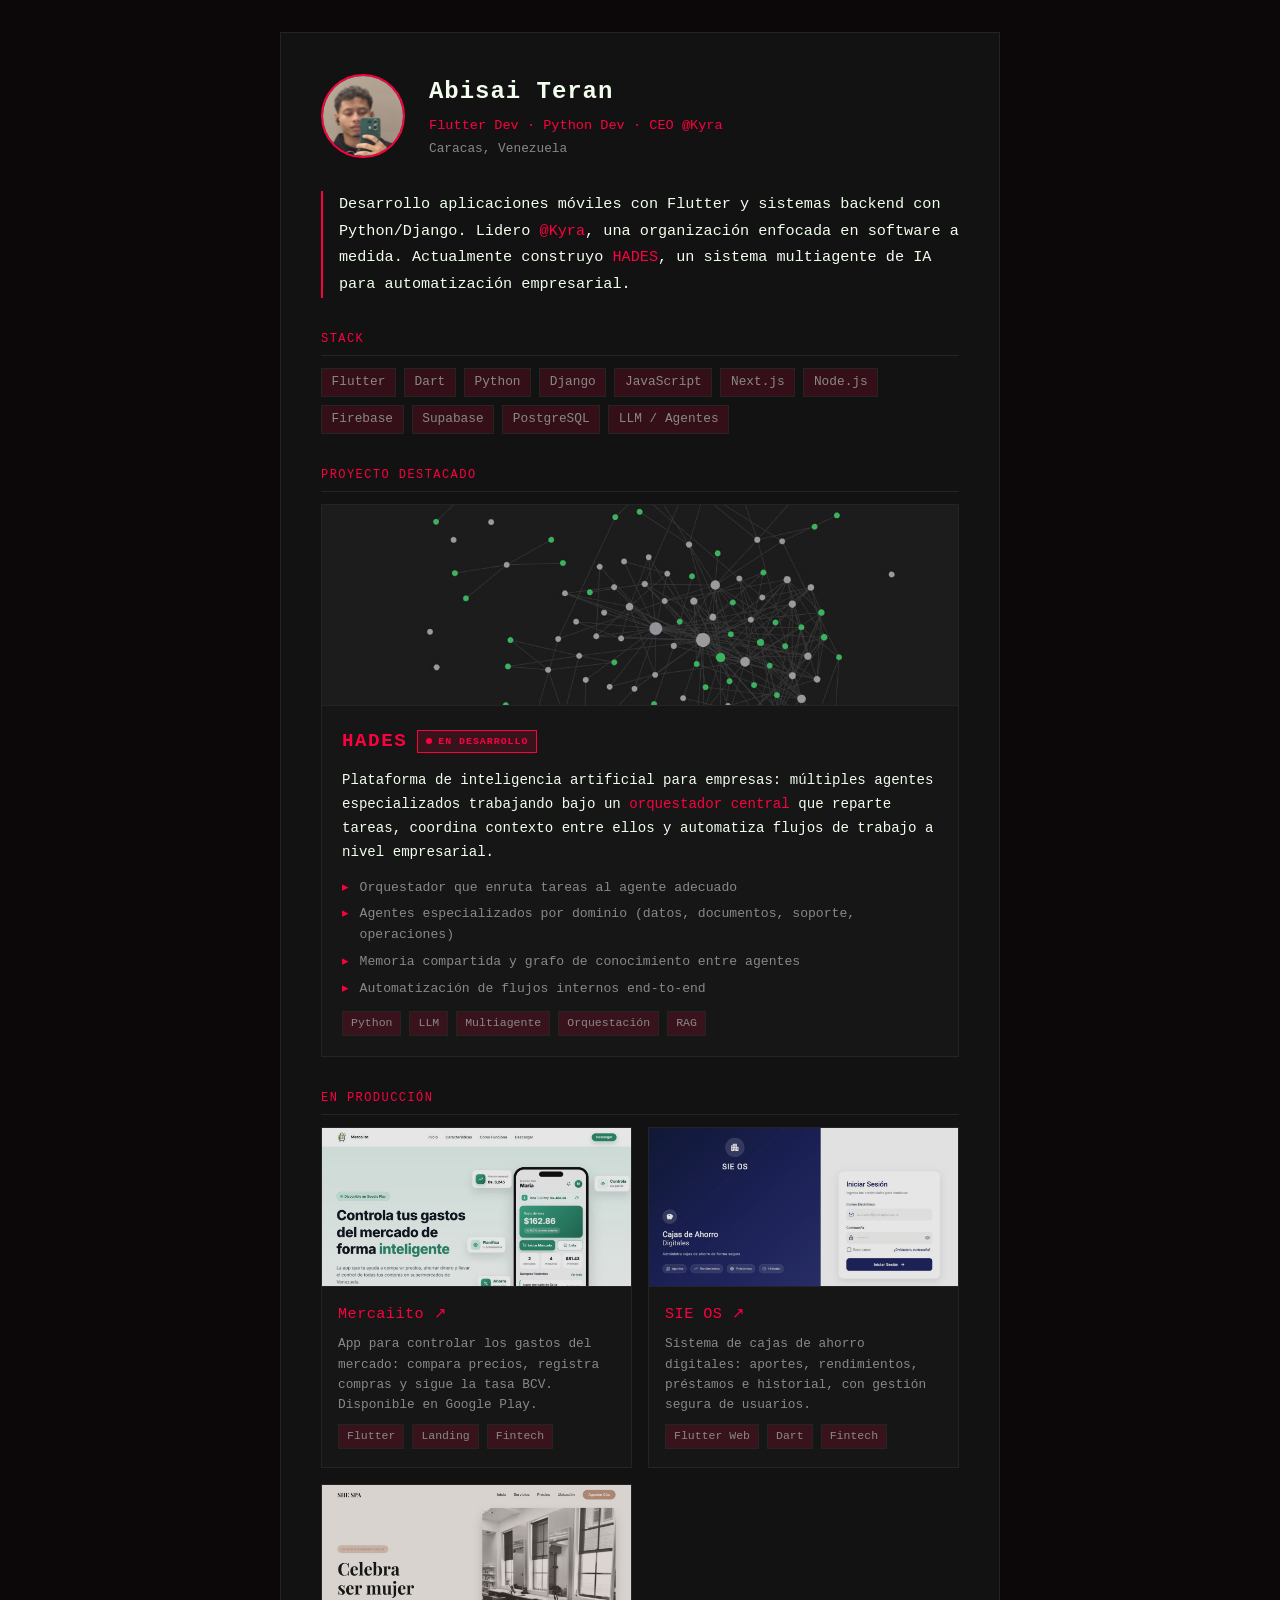
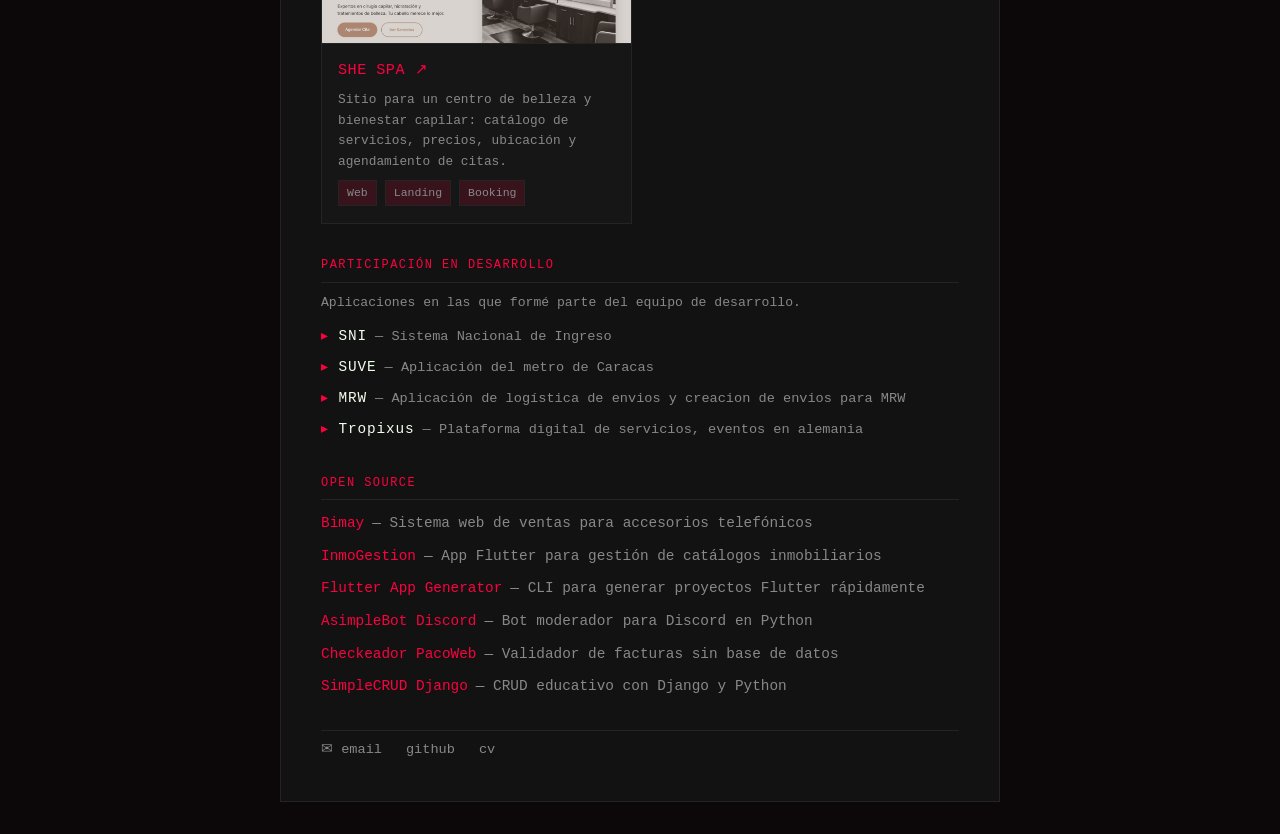
==== commit 34fa3c21: "Add new projects to my portfolio" ====
--- a/index.html
+++ b/index.html
@@ -4,14 +4,17 @@
     <meta charset="UTF-8">
     <meta name="viewport" content="width=device-width, initial-scale=1.0">
     <title>Abisai Teran</title>
-    <link rel="icon" href="assets/DIEBESSERE.png" type="image/x-icon">
+    <meta name="description" content="Abisai Teran — Flutter Dev, Python Dev y CEO de Kyra. Desarrollo de aplicaciones móviles, sistemas backend y agentes de IA para empresas.">
+    <link rel="icon" href="assets/FOTOPERFIL.jpg" type="image/jpeg">
     <link rel="stylesheet" href="css/styles.css">
 </head>
 <body>
     <main class="card">
 
-        <header class="card-header">
-            <img src="assets/DIEBESSERE.png" alt="Abisai Teran" class="avatar">
+        <header class="card-header reveal">
+            <div class="avatar-wrap">
+                <img src="assets/FOTOPERFIL.jpg" alt="Abisai Teran" class="avatar">
+            </div>
             <div>
                 <h1>Abisai Teran</h1>
                 <p class="role">Flutter Dev · Python Dev · CEO @Kyra</p>
@@ -19,12 +22,13 @@
             </div>
         </header>
 
-        <p class="about">
+        <p class="about reveal">
             Desarrollo aplicaciones móviles con Flutter y sistemas backend con Python/Django.
-            Lidero <a href="https://github.com/Kyragod" target="_blank">@Kyra</a>, una organización enfocada en software a medida.
+            Lidero <a href="https://github.com/Kyragod" target="_blank" rel="noopener">@Kyra</a>, una organización enfocada en software a medida.
+            Actualmente construyo <a href="#hades">HADES</a>, un sistema multiagente de IA para automatización empresarial.
         </p>
 
-        <section class="block">
+        <section class="block reveal">
             <span class="label">stack</span>
             <div class="tags">
                 <span>Flutter</span>
@@ -37,45 +41,185 @@
                 <span>Firebase</span>
                 <span>Supabase</span>
                 <span>PostgreSQL</span>
-            </div>
-        </section>
-
-        <section class="block">
-            <span class="label">proyectos</span>
+                <span>LLM / Agentes</span>
+            </div>
+        </section>
+
+        <!-- ============ HADES ============ -->
+        <section class="block reveal" id="hades">
+            <span class="label">proyecto destacado</span>
+            <article class="hades">
+                <a class="hades-media" href="#hades" aria-label="Grafo de agentes HADES">
+                    <img src="assets/FOTO-GRAFO-IA.jpg" alt="Grafo de conocimiento y orquestación de agentes de HADES" loading="lazy">
+                </a>
+                <div class="hades-body">
+                    <h2>HADES <span class="badge badge-live">en desarrollo</span></h2>
+                    <p>
+                        Plataforma de inteligencia artificial para empresas: múltiples agentes especializados
+                        trabajando bajo un <strong>orquestador central</strong> que reparte tareas, coordina
+                        contexto entre ellos y automatiza flujos de trabajo a nivel empresarial.
+                    </p>
+                    <ul class="feature-list">
+                        <li>Orquestador que enruta tareas al agente adecuado</li>
+                        <li>Agentes especializados por dominio (datos, documentos, soporte, operaciones)</li>
+                        <li>Memoria compartida y grafo de conocimiento entre agentes</li>
+                        <li>Automatización de flujos internos end-to-end</li>
+                    </ul>
+                    <div class="tags tags-sm">
+                        <span>Python</span>
+                        <span>LLM</span>
+                        <span>Multiagente</span>
+                        <span>Orquestación</span>
+                        <span>RAG</span>
+                    </div>
+                </div>
+            </article>
+        </section>
+
+        <!-- ============ PROYECTOS EN PRODUCCIÓN ============ -->
+        <section class="block reveal">
+            <span class="label">en producción</span>
+            <div class="showcase">
+
+                <article class="project-card">
+                    <a class="shot" href="https://mercaiito-web.vercel.app" target="_blank" rel="noopener">
+                        <img src="assets/shot-mercaiito.jpg" alt="Captura de la web de Mercaiito" loading="lazy">
+                    </a>
+                    <div class="project-card-body">
+                        <h3>
+                            <a href="https://mercaiito-web.vercel.app" target="_blank" rel="noopener">Mercaiito ↗</a>
+                        </h3>
+                        <p>App para controlar los gastos del mercado: compara precios, registra compras y sigue la tasa BCV. Disponible en Google Play.</p>
+                        <div class="tags tags-sm">
+                            <span>Flutter</span>
+                            <span>Landing</span>
+                            <span>Fintech</span>
+                        </div>
+                    </div>
+                </article>
+
+                <article class="project-card">
+                    <a class="shot" href="https://sie-os.vercel.app/#/login" target="_blank" rel="noopener">
+                        <img src="assets/shot-sieos.jpg" alt="Captura del login de SIE OS" loading="lazy">
+                    </a>
+                    <div class="project-card-body">
+                        <h3>
+                            <a href="https://sie-os.vercel.app/#/login" target="_blank" rel="noopener">SIE OS ↗</a>
+                        </h3>
+                        <p>Sistema de cajas de ahorro digitales: aportes, rendimientos, préstamos e historial, con gestión segura de usuarios.</p>
+                        <div class="tags tags-sm">
+                            <span>Flutter Web</span>
+                            <span>Dart</span>
+                            <span>Fintech</span>
+                        </div>
+                    </div>
+                </article>
+
+                <article class="project-card">
+                    <a class="shot" href="https://she-spa.vercel.app" target="_blank" rel="noopener">
+                        <img src="assets/shot-shespa.jpg" alt="Captura de la web de SHE SPA" loading="lazy">
+                    </a>
+                    <div class="project-card-body">
+                        <h3>
+                            <a href="https://she-spa.vercel.app" target="_blank" rel="noopener">SHE SPA ↗</a>
+                        </h3>
+                        <p>Sitio para un centro de belleza y bienestar capilar: catálogo de servicios, precios, ubicación y agendamiento de citas.</p>
+                        <div class="tags tags-sm">
+                            <span>Web</span>
+                            <span>Landing</span>
+                            <span>Booking</span>
+                        </div>
+                    </div>
+                </article>
+
+            </div>
+        </section>
+
+        <!-- ============ EXPERIENCIA ============ -->
+        <section class="block reveal">
+            <span class="label">participación en desarrollo</span>
+            <p class="section-note">Aplicaciones en las que formé parte del equipo de desarrollo.</p>
+            <ul class="experience">
+                <li>
+                    <span class="exp-name">SNI</span>
+                    <span class="exp-desc">— Sistema Nacional de Ingreso </span>
+                </li>
+                <li>
+                    <span class="exp-name">SUVE</span>
+                    <span class="exp-desc">— Aplicación del metro de Caracas</span>
+                </li>
+                <li>
+                    <span class="exp-name">MRW</span>
+                    <span class="exp-desc">— Aplicación de logística de envios y creacion de envios para MRW</span>
+                </li>
+                <li>
+                    <span class="exp-name">Tropixus</span>
+                    <span class="exp-desc">— Plataforma digital de servicios, eventos en alemania</span>
+                </li>
+            </ul>
+        </section>
+
+        <!-- ============ OPEN SOURCE ============ -->
+        <section class="block reveal">
+            <span class="label">open source</span>
             <ul class="projects">
                 <li>
-                    <a href="https://github.com/Kijibatoj/Bimay" target="_blank">Bimay</a>
+                    <a href="https://github.com/Kijibatoj/Bimay" target="_blank" rel="noopener">Bimay</a>
                     <span>— Sistema web de ventas para accesorios telefónicos</span>
                 </li>
                 <li>
-                    <a href="https://github.com/Kijibatoj/InmoGestion" target="_blank">InmoGestion</a>
+                    <a href="https://github.com/Kijibatoj/InmoGestion" target="_blank" rel="noopener">InmoGestion</a>
                     <span>— App Flutter para gestión de catálogos inmobiliarios</span>
                 </li>
                 <li>
-                    <a href="https://github.com/Kijibatoj/Flutter-app-generator" target="_blank">Flutter App Generator</a>
+                    <a href="https://github.com/Kijibatoj/Flutter-app-generator" target="_blank" rel="noopener">Flutter App Generator</a>
                     <span>— CLI para generar proyectos Flutter rápidamente</span>
                 </li>
                 <li>
-                    <a href="https://github.com/Kijibatoj/AsimpleBot-Discord" target="_blank">AsimpleBot Discord</a>
+                    <a href="https://github.com/Kijibatoj/AsimpleBot-Discord" target="_blank" rel="noopener">AsimpleBot Discord</a>
                     <span>— Bot moderador para Discord en Python</span>
                 </li>
                 <li>
-                    <a href="https://github.com/Kijibatoj/Checkeador-Pacoweb" target="_blank">Checkeador PacoWeb</a>
+                    <a href="https://github.com/Kijibatoj/Checkeador-Pacoweb" target="_blank" rel="noopener">Checkeador PacoWeb</a>
                     <span>— Validador de facturas sin base de datos</span>
                 </li>
                 <li>
-                    <a href="https://github.com/Kijibatoj/SimpleCRUDdjango" target="_blank">SimpleCRUD Django</a>
+                    <a href="https://github.com/Kijibatoj/SimpleCRUDdjango" target="_blank" rel="noopener">SimpleCRUD Django</a>
                     <span>— CRUD educativo con Django y Python</span>
                 </li>
             </ul>
         </section>
 
-        <footer class="card-footer">
+        <footer class="card-footer reveal">
             <a href="mailto:teranabisai471@gmail.com">✉ email</a>
-            <a href="https://github.com/Kijibatoj" target="_blank">github</a>
-            <a href="https://twitter.com/kijibatoj" target="_blank">twitter</a>
+            <a href="https://github.com/Kijibatoj" target="_blank" rel="noopener">github</a>
+            <a href="cv.html">cv</a>
         </footer>
 
     </main>
+
+    <script>
+        // Reveal al hacer scroll — animación ligera, sin librerías.
+        (function () {
+            var items = document.querySelectorAll('.reveal');
+            var reduce = window.matchMedia('(prefers-reduced-motion: reduce)').matches;
+
+            if (reduce || !('IntersectionObserver' in window)) {
+                items.forEach(function (el) { el.classList.add('is-visible'); });
+                return;
+            }
+
+            var io = new IntersectionObserver(function (entries) {
+                entries.forEach(function (entry) {
+                    if (entry.isIntersecting) {
+                        entry.target.classList.add('is-visible');
+                        io.unobserve(entry.target);
+                    }
+                });
+            }, { rootMargin: '0px 0px -40px 0px', threshold: 0.05 });
+
+            items.forEach(function (el) { io.observe(el); });
+        })();
+    </script>
 </body>
 </html>
--- a/css/styles.css
+++ b/css/styles.css
@@ -14,22 +14,31 @@
     box-sizing: border-box;
 }
 
+html {
+    scroll-behavior: smooth;
+}
+
 body {
     font-family: 'Courier New', Courier, monospace;
     background-color: var(--bg);
     color: var(--text);
     min-height: 100vh;
     display: flex;
-    align-items: center;
+    align-items: flex-start;
     justify-content: center;
     padding: 2rem 1rem;
     line-height: 1.6;
 }
 
+img {
+    max-width: 100%;
+    display: block;
+}
+
 /* === Card === */
 .card {
     width: 100%;
-    max-width: 640px;
+    max-width: 720px;
     background: var(--card-bg);
     border: 1px solid var(--border);
     padding: 2.5rem;
@@ -45,13 +54,30 @@
     gap: 1.5rem;
 }
 
-.avatar {
-    width: 72px;
-    height: 72px;
+/* La foto es un selfie de cuerpo entero: se recorta y amplía
+   para encuadrar el rostro dentro del círculo. */
+.avatar-wrap {
+    width: 84px;
+    height: 84px;
     border-radius: 50%;
     border: 2px solid var(--accent);
+    overflow: hidden;
+    flex-shrink: 0;
+    transition: transform 0.35s ease, box-shadow 0.35s ease;
+}
+
+.avatar-wrap:hover {
+    transform: scale(1.04);
+    box-shadow: 0 0 0 4px var(--accent-soft);
+}
+
+.avatar {
+    width: 100%;
+    height: 100%;
     object-fit: cover;
-    flex-shrink: 0;
+    object-position: center center;
+    transform: scale(3);
+    transform-origin: 39% 48%;
 }
 
 .card-header h1 {
@@ -95,6 +121,7 @@
     display: flex;
     flex-direction: column;
     gap: 0.75rem;
+    scroll-margin-top: 1.5rem;
 }
 
 .label {
@@ -106,6 +133,12 @@
     padding-bottom: 0.4rem;
 }
 
+.section-note {
+    font-size: 0.82rem;
+    color: var(--muted);
+    margin-top: -0.15rem;
+}
+
 /* === Tags === */
 .tags {
     display: flex;
@@ -119,22 +152,251 @@
     background: var(--accent-soft);
     border: 1px solid var(--border);
     padding: 0.2rem 0.6rem;
-}
-
-/* === Projects === */
-.projects {
+    transition: color 0.2s ease, border-color 0.2s ease;
+}
+
+.tags span:hover {
+    color: var(--text);
+    border-color: var(--accent);
+}
+
+.tags-sm span {
+    font-size: 0.72rem;
+    padding: 0.15rem 0.5rem;
+}
+
+/* === HADES === */
+.hades {
+    border: 1px solid var(--border);
+    background: rgba(255, 255, 255, 0.015);
+    display: flex;
+    flex-direction: column;
+    transition: border-color 0.3s ease;
+}
+
+.hades:hover {
+    border-color: rgba(252, 1, 63, 0.4);
+}
+
+.hades-media {
+    display: block;
+    overflow: hidden;
+    border-bottom: 1px solid var(--border);
+    background: #1a1a1a;
+}
+
+.hades-media img {
+    width: 100%;
+    height: 200px;
+    object-fit: cover;
+    object-position: center;
+    opacity: 0.85;
+    transition: transform 0.6s ease, opacity 0.4s ease;
+}
+
+.hades:hover .hades-media img {
+    transform: scale(1.05);
+    opacity: 1;
+}
+
+.hades-body {
+    padding: 1.25rem;
+    display: flex;
+    flex-direction: column;
+    gap: 0.75rem;
+}
+
+.hades-body h2 {
+    font-size: 1.2rem;
+    color: var(--accent);
+    letter-spacing: 0.08em;
+    display: flex;
+    align-items: center;
+    gap: 0.6rem;
+    flex-wrap: wrap;
+}
+
+.hades-body p {
+    font-size: 0.88rem;
+    color: var(--text);
+    line-height: 1.7;
+}
+
+.hades-body strong {
+    color: var(--accent);
+    font-weight: normal;
+}
+
+.badge {
+    font-size: 0.62rem;
+    text-transform: uppercase;
+    letter-spacing: 0.1em;
+    padding: 0.15rem 0.5rem;
+    border: 1px solid var(--accent);
+    color: var(--accent);
+    background: var(--accent-soft);
+}
+
+.badge-live::before {
+    content: "";
+    display: inline-block;
+    width: 6px;
+    height: 6px;
+    border-radius: 50%;
+    background: var(--accent);
+    margin-right: 0.4rem;
+    vertical-align: middle;
+    animation: pulse 2s ease-in-out infinite;
+}
+
+@keyframes pulse {
+    0%, 100% { opacity: 1; }
+    50%      { opacity: 0.25; }
+}
+
+.feature-list {
     list-style: none;
     display: flex;
     flex-direction: column;
-    gap: 0.6rem;
-}
-
-.projects li {
+    gap: 0.35rem;
+}
+
+.feature-list li {
+    font-size: 0.82rem;
+    color: var(--muted);
+    padding-left: 1.1rem;
+    position: relative;
+}
+
+.feature-list li::before {
+    content: "▸";
+    color: var(--accent);
+    position: absolute;
+    left: 0;
+}
+
+/* === Showcase (proyectos con captura) === */
+.showcase {
+    display: grid;
+    grid-template-columns: repeat(auto-fit, minmax(280px, 1fr));
+    gap: 1rem;
+}
+
+.project-card {
+    border: 1px solid var(--border);
+    background: rgba(255, 255, 255, 0.015);
+    display: flex;
+    flex-direction: column;
+    overflow: hidden;
+    transition: border-color 0.3s ease, transform 0.3s ease;
+}
+
+.project-card:hover {
+    border-color: rgba(252, 1, 63, 0.4);
+    transform: translateY(-3px);
+}
+
+.shot {
+    display: block;
+    overflow: hidden;
+    border-bottom: 1px solid var(--border);
+    background: #1a1a1a;
+}
+
+.shot img {
+    width: 100%;
+    height: 158px;
+    object-fit: cover;
+    object-position: top center;
+    filter: grayscale(0.35) brightness(0.9);
+    transition: transform 0.5s ease, filter 0.4s ease;
+}
+
+.project-card:hover .shot img {
+    transform: scale(1.05);
+    filter: grayscale(0) brightness(1);
+}
+
+.project-card-body {
+    padding: 0.9rem 1rem 1.1rem;
+    display: flex;
+    flex-direction: column;
+    gap: 0.5rem;
+    flex: 1;
+}
+
+.project-card-body h3 {
+    font-size: 0.95rem;
+    font-weight: normal;
+    letter-spacing: 0.03em;
+}
+
+.project-card-body h3 a {
+    color: var(--accent);
+    text-decoration: none;
+}
+
+.project-card-body h3 a:hover {
+    text-decoration: underline;
+}
+
+.project-card-body p {
+    font-size: 0.8rem;
+    color: var(--muted);
+    line-height: 1.6;
+    flex: 1;
+}
+
+/* === Experiencia === */
+.experience {
+    list-style: none;
+    display: flex;
+    flex-direction: column;
+    gap: 0.5rem;
+}
+
+.experience li {
     font-size: 0.9rem;
     display: flex;
     gap: 0.5rem;
     flex-wrap: wrap;
     align-items: baseline;
+    padding-left: 1.1rem;
+    position: relative;
+}
+
+.experience li::before {
+    content: "▸";
+    color: var(--accent);
+    position: absolute;
+    left: 0;
+}
+
+.exp-name {
+    color: var(--text);
+    letter-spacing: 0.06em;
+    white-space: nowrap;
+}
+
+.exp-desc {
+    color: var(--muted);
+    font-size: 0.85rem;
+}
+
+/* === Projects (open source) === */
+.projects {
+    list-style: none;
+    display: flex;
+    flex-direction: column;
+    gap: 0.6rem;
+}
+
+.projects li {
+    font-size: 0.9rem;
+    display: flex;
+    gap: 0.5rem;
+    flex-wrap: wrap;
+    align-items: baseline;
 }
 
 .projects a {
@@ -157,6 +419,7 @@
     gap: 1.5rem;
     padding-top: 0.5rem;
     border-top: 1px solid var(--border);
+    flex-wrap: wrap;
 }
 
 .card-footer a {
@@ -170,11 +433,27 @@
     color: var(--accent);
 }
 
+/* === Animaciones de entrada === */
+.reveal {
+    opacity: 0;
+    transform: translateY(14px);
+    transition: opacity 0.6s ease, transform 0.6s ease;
+}
+
+.reveal.is-visible {
+    opacity: 1;
+    transform: none;
+}
+
 /* === Responsive === */
-@media (max-width: 480px) {
+@media (max-width: 640px) {
+    body {
+        padding: 1rem 0.75rem;
+    }
+
     .card {
-        padding: 1.5rem;
-        gap: 1.5rem;
+        padding: 1.5rem 1.25rem;
+        gap: 1.75rem;
     }
 
     .card-header {
@@ -187,8 +466,65 @@
         font-size: 1.3rem;
     }
 
-    .projects li {
+    .showcase {
+        grid-template-columns: 1fr;
+    }
+
+    .shot img {
+        height: 180px;
+    }
+
+    .hades-media img {
+        height: 170px;
+    }
+
+    .hades-body {
+        padding: 1rem;
+    }
+
+    .projects li,
+    .experience li {
         flex-direction: column;
         gap: 0.1rem;
     }
 }
+
+@media (max-width: 380px) {
+    .card {
+        padding: 1.25rem 1rem;
+    }
+
+    .avatar-wrap {
+        width: 72px;
+        height: 72px;
+    }
+
+    .card-header h1 {
+        font-size: 1.15rem;
+    }
+
+    .role,
+    .about {
+        font-size: 0.82rem;
+    }
+}
+
+/* === Accesibilidad: sin movimiento === */
+@media (prefers-reduced-motion: reduce) {
+    html {
+        scroll-behavior: auto;
+    }
+
+    *,
+    *::before,
+    *::after {
+        animation-duration: 0.001ms !important;
+        animation-iteration-count: 1 !important;
+        transition-duration: 0.001ms !important;
+    }
+
+    .reveal {
+        opacity: 1;
+        transform: none;
+    }
+}
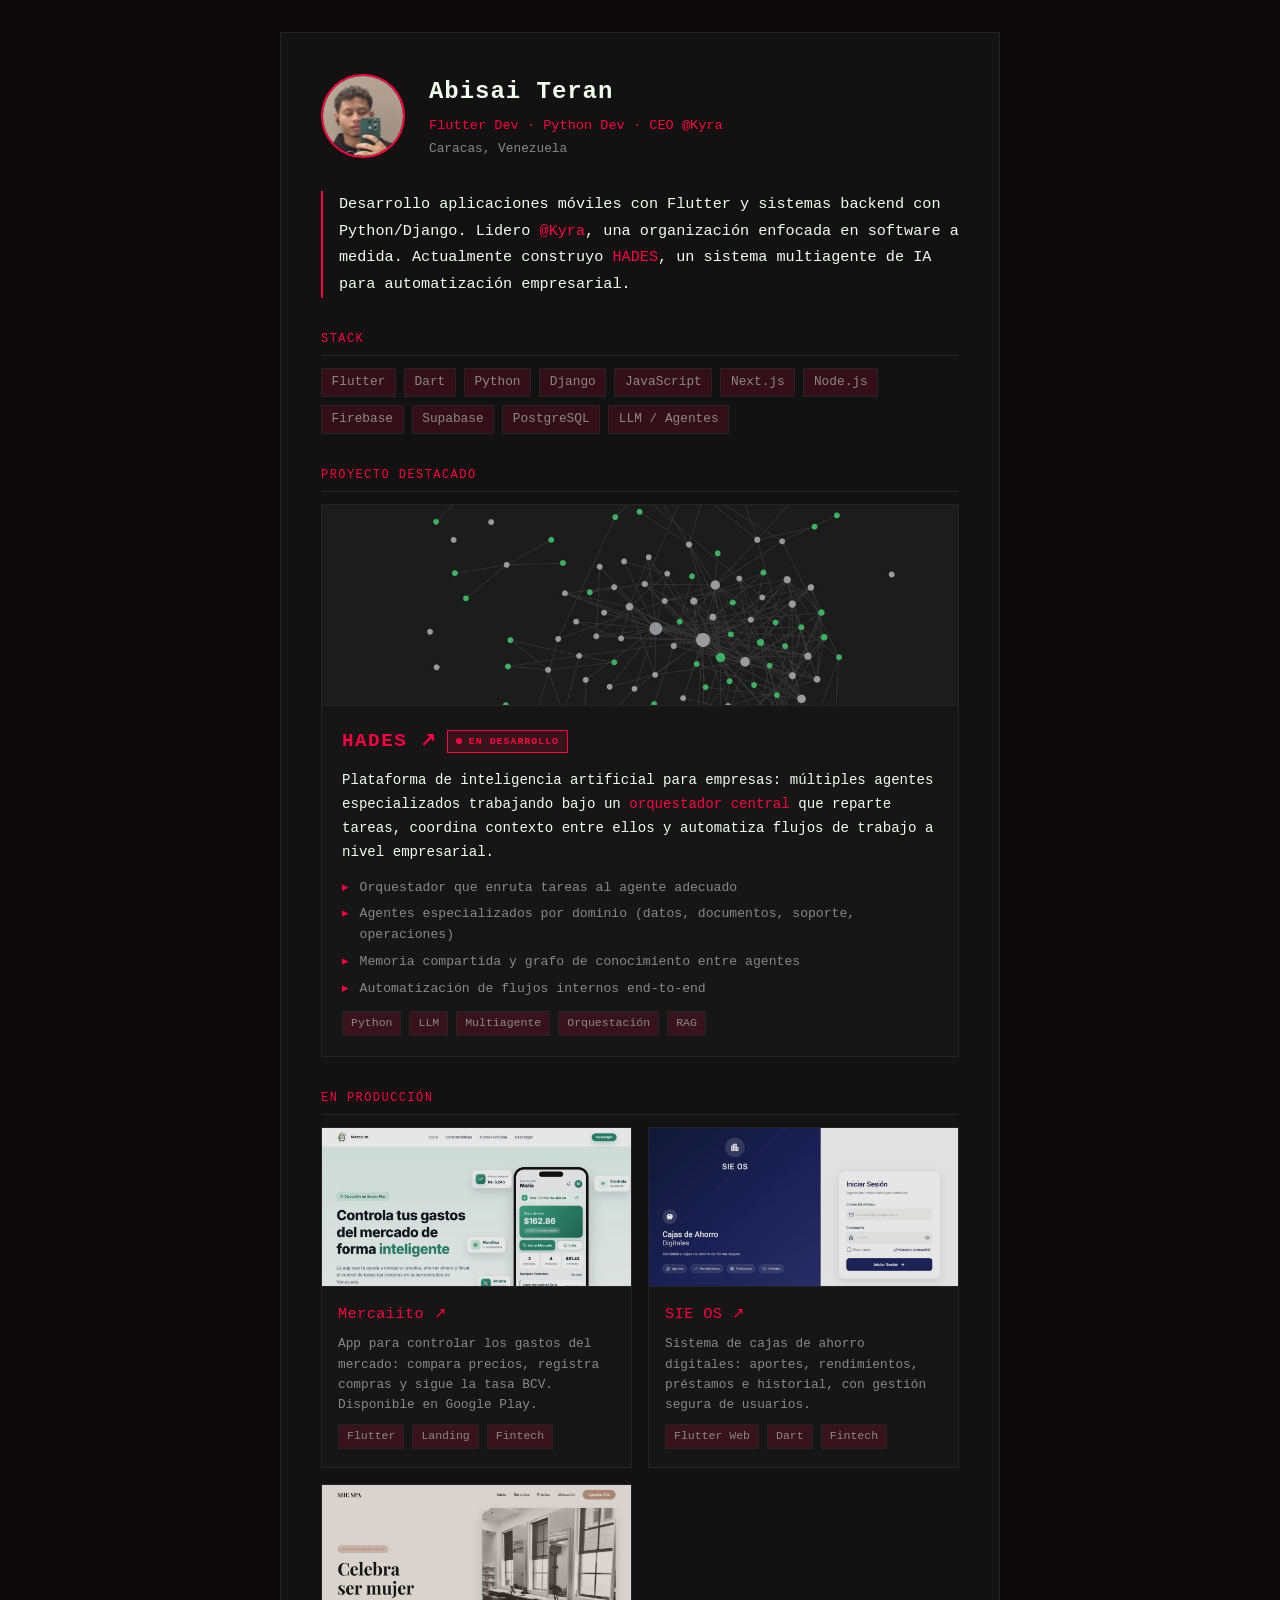
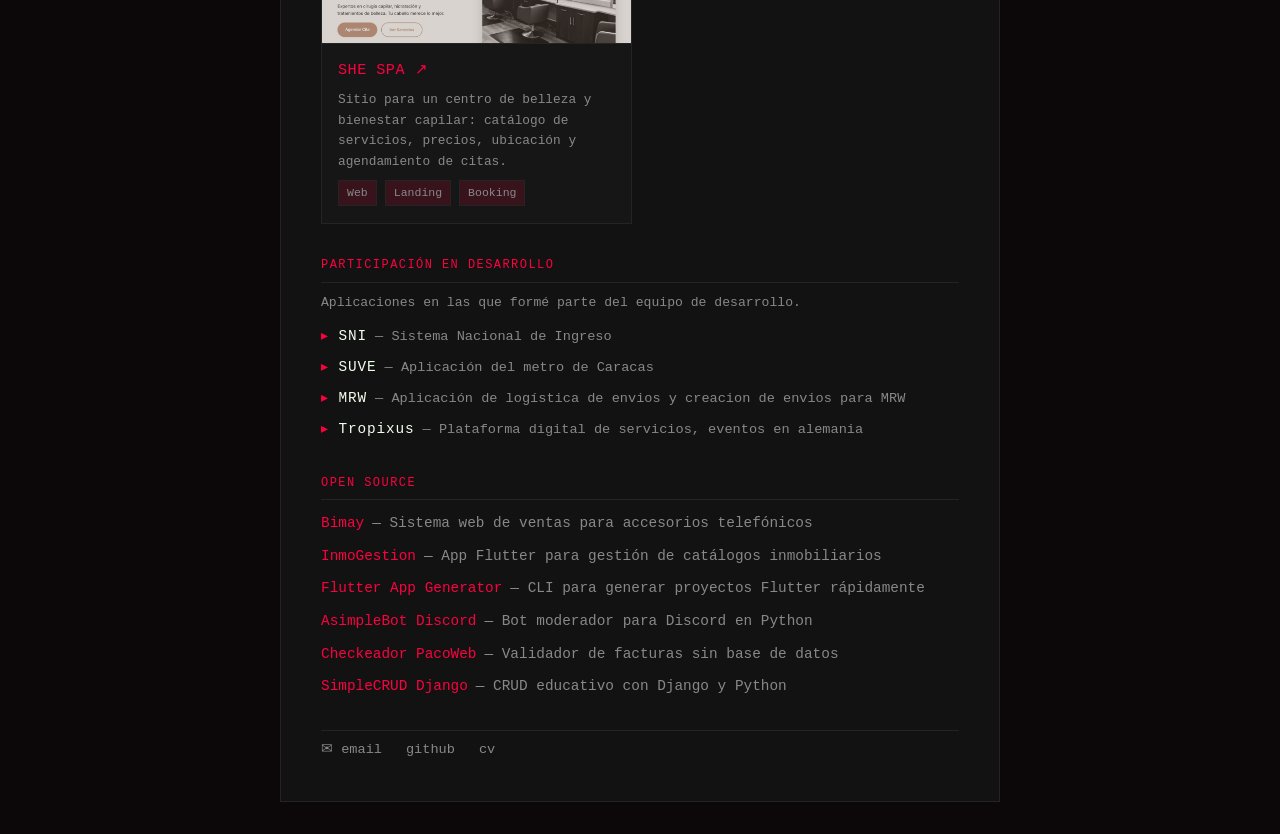
==== commit 063398ea: "Add web to hades" ====
--- a/index.html
+++ b/index.html
@@ -49,11 +49,14 @@
         <section class="block reveal" id="hades">
             <span class="label">proyecto destacado</span>
             <article class="hades">
-                <a class="hades-media" href="#hades" aria-label="Grafo de agentes HADES">
+                <a class="hades-media" href="https://hades-beta.vercel.app" target="_blank" rel="noopener" aria-label="Grafo de agentes HADES">
                     <img src="assets/FOTO-GRAFO-IA.jpg" alt="Grafo de conocimiento y orquestación de agentes de HADES" loading="lazy">
                 </a>
                 <div class="hades-body">
-                    <h2>HADES <span class="badge badge-live">en desarrollo</span></h2>
+                    <h2>
+                        <a href="https://hades-beta.vercel.app" target="_blank" rel="noopener">HADES ↗</a>
+                        <span class="badge badge-live">en desarrollo</span>
+                    </h2>
                     <p>
                         Plataforma de inteligencia artificial para empresas: múltiples agentes especializados
                         trabajando bajo un <strong>orquestador central</strong> que reparte tareas, coordina
--- a/css/styles.css
+++ b/css/styles.css
@@ -216,6 +216,15 @@
     flex-wrap: wrap;
 }
 
+.hades-body h2 a {
+    color: var(--accent);
+    text-decoration: none;
+}
+
+.hades-body h2 a:hover {
+    text-decoration: underline;
+}
+
 .hades-body p {
     font-size: 0.88rem;
     color: var(--text);
